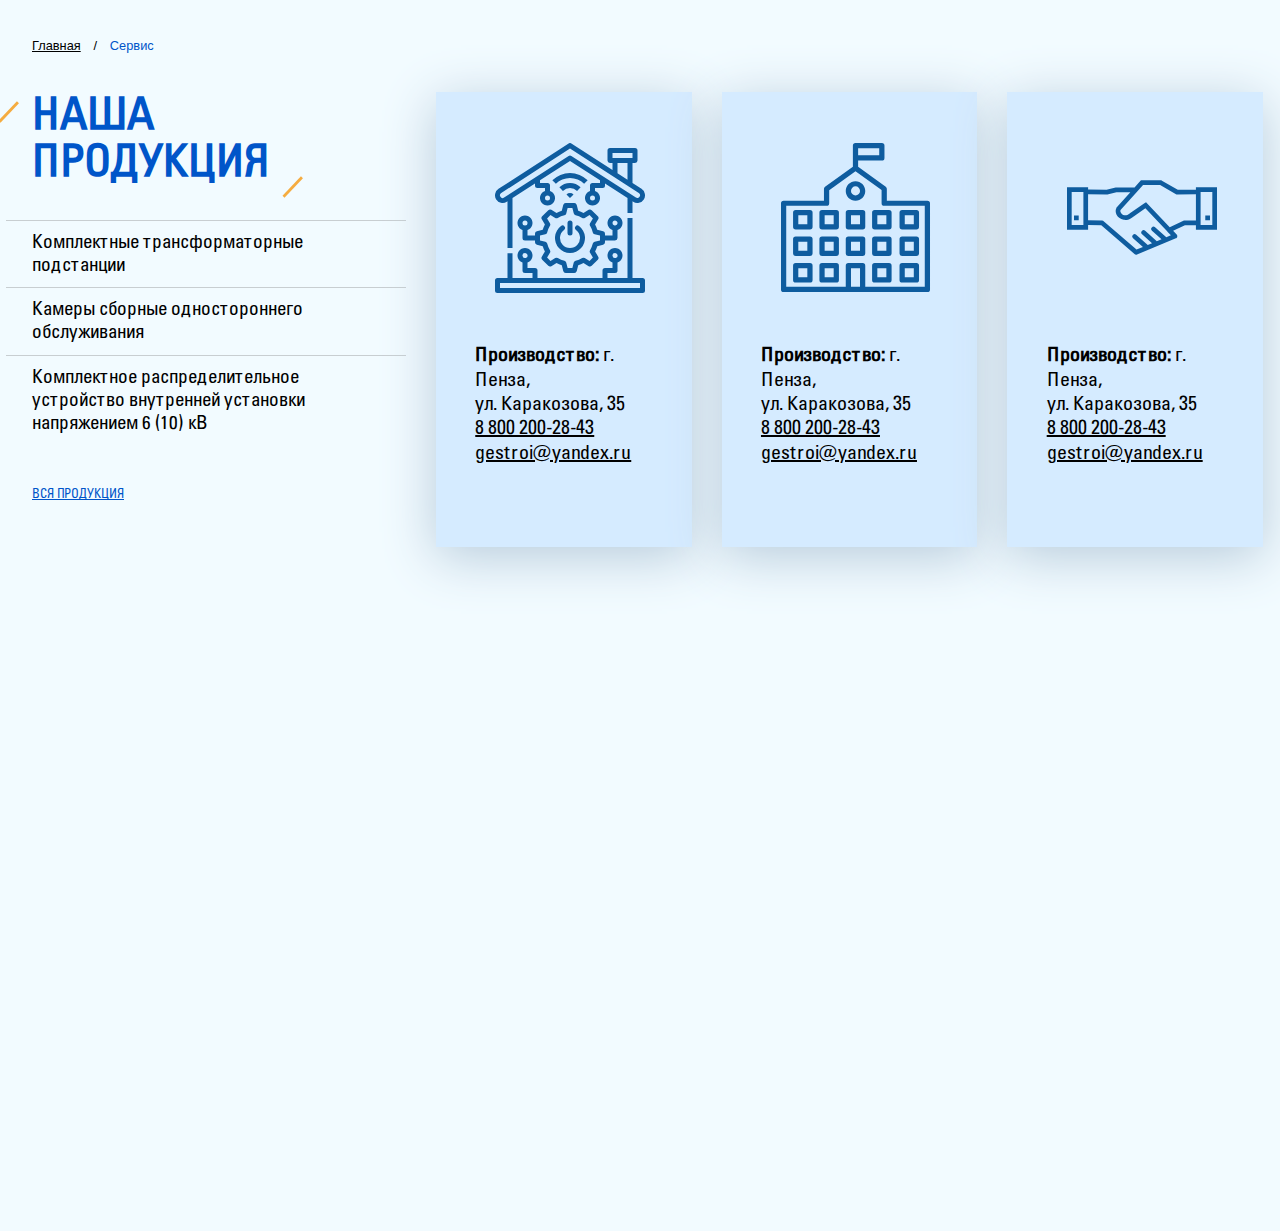
==== contacts.html @ 0852c6bd "contacts page deploy" ====
<!DOCTYPE html>
<html lang="ru">
  <head>
    <meta charset="utf-8">
    <title>Contacts</title>
    <meta name="description" content="">
    <link rel="icon" href="img/favicon.png">
    <meta name="viewport" content="width=device-width">
    <link rel="stylesheet" href="js/libs/magnific-popup/dist/magnific-popup.css">
    <link rel="stylesheet" href="css/styles.css">
    <link rel="stylesheet" href="css/breadcrumbs-sect.css">
    <link rel="stylesheet" href="css/main.css">
    <script src="https://api-maps.yandex.ru/2.1/?lang=ru_RU" type="text/javascript"></script>
  </head>
  <body>
    <section class="breadcrumbs_sect">
      <div class="wrapper">
      <ul class="row1">
        <li class="breadcrumb-item"><a href="http://neptun.denir.ru/">Главная</a></li>
        <li class="breadcrumb-item active">Сервис</li></ul>   
      </div>
    </section>
    <section class="contacts np-section">
      <div class="wrapper">
        <div class="contacts__inner">
          <div class="contacts-left">
            <h2 class="np-section__title">НАША <br>ПРОДУКЦИЯ</h2>
            <ul class="sub_row2 contacts-list">
              <li class="item"><a href="http://neptun.denir.ru/catalog/komplektnyie-transformatornyie-podstanczii-kioskovogo-tipa/">Комплектные трансформаторные подстанции</a></li>
              <li class="item"><a href="http://neptun.denir.ru/catalog/kso/">Камеры сборные одностороннего обслуживания</a></li>
              <li class="item"><a href="http://neptun.denir.ru/catalog/komplektnoe-raspredelitelnoe-ustrojstvo-vnutrennej-ustanovki-napryazheniem-6-(10)-kv/">Комплектное распределительное устройство внутренней установки напряжением 6 (10) кВ</a></li>
            </ul>
            <a href="http://neptun.denir.ru/catalog/" class="all-prods-link">Вся продукция</a>
          </div>

          <div class="contacts__items">
            <div class="contact">
              <div class="contact__icon">
                <img src="img/contacts-page/1.svg" alt="alt">
              </div>
              <div class="contact__text">
                  <p>
                    <span>Производство:</span> г. Пенза,  
                  </p>
                  <p>ул. Каракозова, 35</p>
                  <p><a href="tel:88002002843">8 800 200-28-43</a></p>
                  <p><a href="mailto:gestroi@yandex.ru">gestroi@yandex.ru</a></p>
              </div>
            </div>
            <div class="contact">
              <div class="contact__icon">
                <img src="img/contacts-page/2.svg" alt="alt">
              </div>
              <div class="contact__text">
                  <p>
                    <span>Производство:</span> г. Пенза,  
                  </p>
                  <p>ул. Каракозова, 35</p>
                  <p><a href="tel:88002002843">8 800 200-28-43</a></p>
                  <p><a href="mailto:gestroi@yandex.ru">gestroi@yandex.ru</a></p>
              </div>
            </div>
            <div class="contact">
              <div class="contact__icon">
                <img src="img/contacts-page/3.svg" alt="alt">
              </div>
              <div class="contact__text">
                  <p>
                    <span>Производство:</span> г. Пенза,  
                  </p>
                  <p>ул. Каракозова, 35</p>
                  <p><a href="tel:88002002843">8 800 200-28-43</a></p>
                  <p><a href="mailto:gestroi@yandex.ru">gestroi@yandex.ru</a></p>
              </div>
            </div>
          </div>
        </div>
      </div>
    </section>

    <div class="map">
      <div class="wrapper">
        <div id="contacts-map" class="contacts-map"></div>
      </div>
    </div>
    <script src="js/contacts-page/map.js">
      
    </script>
  </body>
</html>
---- css/styles.css ----
html, body {
    margin: 0;
    padding: 0;
    font-size: 16px;
    font-family: 'Univers LT CYR', sans-serif;
    line-height: 1.2;
    font-stretch: ultra-condensed;
    overflow-x: hidden;
    background-color: #f2fbff;
    color: #000000;
}
body {
    transition: 0.3s;
    transition-property: opacity;
}
body.loaded {
    opacity: 1;
}
.d-none {
    display: none !important;
}
.main {
    display: block;
    overflow: hidden;
    padding: 9.375em 0 0;
}
.inner_page .main {
    padding: 8.375em 0 0;
}
.wrapper {
    margin: 0 auto;
    width: 95%;
    display: block;
    max-width: 98.125em;
}
@media(max-width: 1869px) {
    html, body {
        font-size: 0.85vw;
    }
}
@media(max-width: 1499px) {
    html, body {
        font-size: 1vw;
    }
}
@media(max-width: 1199px) {
    html, body {
        font-size: 2vw;
    }
    .main {
        padding: 8.245em 0 0;
    }
    .inner_page .main {
        padding: 7em 0 0;
    }
}
@media(max-width: 767px) {
    html, body {
        font-size: 16px;
    }
    .main,
    .inner_page .main {
        padding: 5.6875em 0 0;
    }
}

/**/
.blue_butt {
    background: linear-gradient(180deg, #0FD4FF 0%, #00A7E4 100%), #00BEF3;
    box-shadow: 0 0.25em 0.5em rgba(0, 0, 0, 0.25), 0 0.125em 0 #0094BE, 0.5em 0.625em 1.25em rgba(0, 0, 0, 0.25);
    border-radius: 0.25em;
    height: 3.125em;
    display: inline-flex;
    text-transform: uppercase;
    align-items: center;
    justify-content: space-between;
    font-size: inherit;
    border: none;
    color: #ffffff;
    padding: 0 1.3em;
    transition: 0.3s;
    max-width: 100%;
    box-sizing: border-box;
    text-decoration: none;
    cursor: pointer;
}
.blue_butt .icon {
    margin: 0 0 0 1.3em;
    max-width: 1.5em;
    max-height: 1.5em;
}
.blue_butt:hover {
    background: linear-gradient(180deg, #00A7E4 0%, #0FD4FF 100%), #00BEF3;
    box-shadow: none;
}
.blue_butt:active {
    box-shadow: inset 0 0.125em 0.25em rgba(0, 0, 0, 0.55);
    border-radius: 0.25em;
}
/**/
.text_input_wrap {
    display: block;
    position: relative;
    background-color: #ffffff;
    border-radius: 0;
    z-index: 1;
}
.text_input_wrap .text_input {
    height: 2.8em;
    box-sizing: border-box;
    border-radius: inherit;
    background-color: transparent;
    width: 100%;
    display: block;
    padding: 0 1.5em;
    font-size: inherit;
    font-family: inherit;
    color: inherit;
    line-height: 1.2;
    outline: none;
    border: none;
    box-shadow: inset 0 1px 2px rgba(0, 0, 0, 0.25);
}
.text_input_wrap textarea.text_input {
    resize: none;
    padding: 0.8em 1.5em;
    height: 6.6em;
}
.text_input_wrap .text_input.not_empty:invalid {
    outline: 1px solid red;
}
.text_input_wrap .text_input_placeholder {
    position: absolute;
    left: 0;
    width: 100%;
    box-sizing: border-box;
    color: rgba(104, 135, 158, 0.5);
    transition: 0.3s;
    top: 1.4em;
    transform: translate(0, -50%);
    padding: 0 1.5em;
    opacity: 1;
    z-index: -1;
}
.text_input_wrap .text_input[required] + .text_input_placeholder:after {
    content: ' *';
    color: #E21119;
}
.text_input_wrap .text_input:focus + .text_input_placeholder,
.text_input_wrap .text_input.not_empty + .text_input_placeholder {
    opacity: 0;
}
/**/
.ui-autocomplete.ui-widget.ui-widget-content {
    border-radius: 0 0 0.25em 0.25em;
    padding: 0;
    font-family: inherit;
    font-size: inherit;
    border: 1px solid #0055C9;
}
.ui-autocomplete.ui-menu .ui-menu-item-wrapper {
    padding: 0.5em 1em;
    box-sizing: border-box;
}
/**/
.orange_butt {
    display: inline-flex;
    align-items: center;
    text-align: center;
    justify-content: center;
    font-size: inherit;
    height: 4.6875em;
    border: none;
    background: linear-gradient(180deg, #F8D07D -12.04%, #F5AC40 82.67%), #F5AC40;
    box-shadow: 0 0.25em 0.5em rgba(0, 0, 0, 0.25), 0 0.25em 0 #A67833, 0.4375em 0.625em 1.25em rgba(0, 0, 0, 0.25);
    border-radius: 0.25em;
    font-family: inherit;
    color: #000000;
    padding: 0 1em;
    box-sizing: border-box;
    max-width: 100%;
    text-transform: uppercase;
    transition: 0.3s;
    outline: none;
    text-decoration: none;
    cursor: pointer;
}
.orange_butt:hover {
    background: linear-gradient(180deg, #F5AC40 0.09%, #F8D07D 82.67%), #F5AC40;
    box-shadow: none;
}
.orange_butt:active {
    box-shadow: inset 0 0.25em 0.25em rgba(0, 0, 0, 0.25);
}
/**/
.slick-slider {
    position: relative;
}
.slick-slider .slick-arrow {
    width: 4.5em;
    height: 4.5em;
    position: absolute;
    display: block;
    box-sizing: border-box;
    background-color: transparent;
    margin: 0;
    top: 50%;
    transform: translate(0, -50%);
    border: 0.5em solid #00BEF3;
    border-radius: 50%;
    overflow: hidden;
    color: transparent;
    outline: none;
    transition: 0.3s;
    cursor: pointer;
    opacity: 0.3;
    z-index: 1;
    font-size: inherit;
}
.slick-slider .slick-arrow:hover {
    border-color: #F5AC40;
    opacity: 1;
}
.slick-slider .slick-arrow:active {
    transform: translate(0, -50%) scale(0.95);
}
.slick-slider .slick-arrow:before {
    content: '';
    display: block;
    position: absolute;
    top: 50%;
    left: 50%;
    width: 1.5em;
    height: 1.5em;
    border-bottom: 0.5em solid #00BEF3;
    border-right: 0.5em solid #00BEF3;
    box-sizing: border-box;
    transition: 0.3s;
}
.slick-slider .slick-arrow:hover:before {
    border-color: #F5AC40;
}
.slick-slider .slick-prev {
    left: -6.5em;
}
.slick-slider .slick-prev:before {
    transform: translate(-40%, -50%) rotate(135deg);
}
.slick-slider .slick-next {
    right: -6.5em;
}
.slick-slider .slick-next:before {
    transform: translate(-60%, -50%) rotate(-45deg);
}

.slick-slider .slick-list {
    margin: -5em calc(50% - 50vw);
    padding: 5em calc(50vw - 50%);
}
.slick-slider .slick-track {
    display: flex;
    align-items: center;
}
.slick-slider .slick-slide {
    opacity: 0;
    visibility: hidden;
    transition: 0.3s;
}
.slick-slider .slick-slide.slick-active {
    opacity: 1;
    visibility: visible;
}
/**/
.slick-slider .slick-dots {
    margin: 0.75em -0.25em -0.25em;
    display: flex;
    flex-wrap: wrap;
    justify-content: center;
    padding: 0;
    list-style-type: none;
}
.slick-slider .slick-dots li {
    margin: 0.25em;
}
.slick-slider .slick-dots li button {
    overflow: hidden;
    font-size: inherit;
    color: transparent;
    padding: 0;
    margin: 0;
    width: 0.75em;
    height: 0.75em;
    border: none;
    border-radius: 50%;
    background-color: #00BEF3;
    outline: none;
    opacity: 0.25;
    transition: 0.3s;
}
.slick-slider .slick-dots li:hover button {
    opacity: 1;
}
.slick-slider .slick-dots li.slick-active button {
    background-color: #F5AC40;
    opacity: 1;
}
/**/
.product_card {
    background-color: #FFFFFF;
    box-sizing: border-box;
    transition: 0.3s;
    border: none;
    display: flex;
    flex-direction: column;
    justify-content: space-between;
    color: #000000;
    padding: 1em;
    text-decoration: none;
    outline: none;
    position: relative;
    z-index: 2;
}
.product_card:hover {
    box-shadow: 0 0.625em 3.125em #1B68A3;
}
.product_card:before {
    border: 0.25em solid #F5AC40;
    content: '';
    display: block;
    box-sizing: border-box;
    position: absolute;
    top: 0;
    left: 0;
    width: 100%;
    height: 100%;
    z-index: -1;
    opacity: 0;
    transition: 0.3s;
}
.product_card:hover:before {
    opacity: 1;
}
.product_card ._line0 {
    position: absolute;
    top: 0.75em;
    left: 0;
    z-index: 1;
    min-width: 9em;
    max-width: 100%;
    transform: translate(-3%, 0);
}
.product_card ._line0 .flag {
    display: block;
    position: relative;
    background-position: left center;
    background-size: contain;
    background-repeat: no-repeat;
}
.product_card ._line0 .flag.blue {
    color: #ffffff;
}
.product_card ._line0 .flag:before {
    content: '';
    display: block;
    padding: 22% 0;
}
.product_card ._line0 .flag .flag_text {
    display: block;
    position: absolute;
    top: 45%;
    left: 0;
    transform: translate(0, -50%);
    text-transform: uppercase;
    width: 100%;
    padding: 0 15% 0 10%;
    box-sizing: border-box;
    line-height: 1;
}
.product_card ._line1 {
    position: relative;
    box-sizing: border-box;
    margin: 0 0 1.125em;
    width: 100%;
    display: block;
    color: inherit;
    text-decoration: inherit;
    outline: none;
}
.product_card ._line1:before {
    content: '';
    display: block;
    padding: 42% 0;
}
.product_card ._line1 .image {
    display: block;
    max-width: 100%;
    max-height: 100%;
    top: 50%;
    left: 50%;
    position: absolute;
    transform: translate(-50%, -50%);
}
.product_card ._line2 ._sub_line1 {
    font-size: 1.5em;
    margin: 0;
    font-weight: 400;
    transition: 0.3s;
    display: block;
    color: inherit;
    text-decoration: inherit;
    outline: none;
    box-sizing: border-box;
}
.product_card ._line2 ._sub_line1:hover {
    color: #0055C9;
}
.product_card ._line2 ._sub_line2 {
    padding: 1em 0;
    font-size: 0.875em;
    color: #666666;
    border-bottom: 1px solid rgba(0, 0, 0, 0.2);
}
.product_card ._line2 ._sub_line2 b {
    color: #000000;
    margin: 0 0 0 1em;
}
.product_card ._line2 ._sub_line3 {
    padding: 1em 0;
    box-sizing: border-box;
}
.product_card ._line2 ._sub_line3 ._line {
    padding: 0.25em 0;
    display: flex;
    justify-content: space-between;
    align-items: center;
}
.product_card ._line2 ._sub_line3 ._line ._name {
    width: 50%;
}
.product_card ._line2 ._sub_line3 ._line ._value {
    width: 50%;
}
.product_card ._line2 ._sub_line3 ._line ._value del {
    font-size: 0.875em;
    color: #666666;
    opacity: 0.5;
}
.product_card ._line2 ._sub_line3 ._line ._value b {
    font-size: 1.5em;
    font-weight: inherit;
}
.product_card ._line2 ._sub_line4 {
    display: flex;
    align-items: center;
    justify-content: space-between;
}
.product_card ._line2 ._sub_line4 .orange_butt {
    margin: 0 auto;
    flex-grow: 1;
    height: 3.125em;
}
.product_card ._line2 ._sub_line4 .get_stock_status {
    margin: 0;
    width: 100%;
}
/**/
.num_input_wrap {
    position: relative;
    width: 6em;
    padding: 0 2.5em 0 0;
    display: inline-block;
    vertical-align: middle;
    box-sizing: border-box;
}
.num_input_wrap .num_input {
    display: block;
    background-color: #ffffff;
    font-size: 1.5em;
    border: 1px solid #D5EBFF;
    box-sizing: border-box;
    box-shadow: inset 0 0.15em 0.15em rgba(0, 0, 0, 0.25);
    width: 100%;
    margin: 0;
    padding: 0;
    outline: none;
    text-align: center;
    height: 2.25em;
    font-family: inherit;
}
.num_input_wrap .num_input::-webkit-outer-spin-button,
.num_input_wrap .num_input::-webkit-inner-spin-button {
    /* display: none; <- Crashes Chrome on hover */
    -webkit-appearance: none;
    margin: 0; /* <-- Apparently some margin are still there even though it's hidden */
}
.num_input_wrap .num_input {
    -moz-appearance:textfield;
}
.num_input_wrap .num_input_butt {
    position: absolute;
    right: 0;
    width: 2.5em;
    font-size: inherit;
    background: #FFFFFF;
    border: 1px solid #D5EBFF;
    box-sizing: border-box;
    margin: 0;
    padding: 0;
    height: 50%;
    cursor: pointer;
    outline: none;
    transition: 0.3s;
}
.num_input_wrap .p_butt {
    top: 0;
}
.num_input_wrap .m_butt {
    bottom: 0;
}
.num_input_wrap .num_input_butt:before {
    content: '';
    display: block;
    position: absolute;
    top: 50%;
    left: 50%;
    width: 0.5em;
    height: 0.5em;
    border-bottom: 0.125em solid #000000;
    border-right: 0.125em solid #000000;
    box-sizing: border-box;
    transition: 0.3s;
}
.num_input_wrap .p_butt:before {
    transform: translate(-50%, -25%) rotate(-135deg);
}
.num_input_wrap .m_butt:before {
    transform: translate(-50%, -75%) rotate(45deg);
}
.num_input_wrap .num_input_butt:hover:before {
    border-color: #0055C9;
}
.num_input_wrap .p_butt:active {
    background: linear-gradient(to top, #ffffff/*, #ffffff 25%*/, #D5EBFF);
}
.num_input_wrap .m_butt:active {
    background: linear-gradient(to bottom, #ffffff/*, #ffffff 25%*/, #D5EBFF);
}
/**/
.video_wrap {
    position: relative;
    width: 100%;
}
.video_wrap:before {
    content: '';
    display: block;
    padding: calc(50%/16*9) 0;
}
.video_wrap .video {
    display: block;
    position: absolute;
    top: 0;
    left: 0;
    width: 100%;
    height: 100%;
    background-position: center;
    background-size: cover;
    object-fit: cover;
    object-position: center;
}
/**/
/*ui-selectmenu*/
.select_wrap {
    display: inline-block;
    vertical-align: middle;
}
.select_wrap .ui-selectmenu-button:active {
    color: inherit;
    outline: none;
}
.select_wrap .ui-selectmenu-button.ui-button {
    display: flex;
    align-items: center;
    border-radius: 0;
    position: relative;
    background-color: #ffffff;
    border: 0.0625em solid #D5EBFF;
    padding: 0 1em 0 1.75em;
    font-size: inherit;
    font-family: inherit;
    flex-direction: row-reverse;
    height: 3.125em;
    box-sizing: border-box;
    width: 100%;
    box-shadow: inset 0 0.0625em 0.125em rgba(0, 0, 0, 0.25);
    outline: none !important;
}
.select_wrap .ui-selectmenu-button[data-value]:not([data-value=""]) {
    color: #F15F22;
    background-color: #ffffff;
}
.select_wrap .ui-selectmenu-button .ui-selectmenu-icon {
    display: block;
    width: 1em;
    height: 1em;
    margin: 0 0 0 0.5em;
    background: transparent;
    position: relative;
}
.select_wrap .ui-selectmenu-button:focus .ui-selectmenu-icon,
.select_wrap .ui-selectmenu-button:hover .ui-selectmenu-icon,
.select_wrap .ui-selectmenu-button:active .ui-selectmenu-icon {
    background: transparent;
}
.select_wrap .ui-selectmenu-button .ui-selectmenu-icon:before {
    content: '';
    display: block;
    width: 0.5em;
    height: 0.5em;
    box-sizing: border-box;
    position: absolute;
    border-right: 0.1em solid #000000;
    border-bottom: 0.1em solid #000000;
    top: 50%;
    left: 50%;
    transform: translate(-50%, -75%) rotate(45deg);
}
.select_wrap .ui-selectmenu-button.ui-selectmenu-button-open .ui-selectmenu-icon:before {
    transform: translate(-50%, -25%) rotate(45deg) scale(-1, -1);
}
.select_wrap .ui-selectmenu-button .ui-selectmenu-clear-value-button {
    width: 1em;
    height: 1em;
    margin: 0 0 0 0.5em;
    background-color: transparent;
    padding: 0;
    border: none;
    font-size: inherit;
    font-family: inherit;
    color: #F15F22;
    cursor: pointer;
    transition: 0.3s;
    outline: none;
    line-height: 1;
    display: flex;
    align-items: center;
    justify-content: center;
}
.select_wrap .ui-selectmenu-button .ui-selectmenu-clear-value-button:active {
    transform: scale(0.9);
}
.select_wrap .ui-selectmenu-button .ui-selectmenu-clear-value-button.ui-state-disabled {
    display: none;
}
.select_wrap .ui-selectmenu-button .ui-selectmenu-text {
    line-height: 1;
    margin: 0;
    font-size: 1.125em;
    flex-grow: 1;
}
/**/
.video_pict_link {
    display: block;
    margin: 0 auto;
}
.video_pict_link ._poster {
    display: block;
    max-width: 100%;
    margin: 0 auto;
}
/**/
/*.checkbox_wrap*/
.checkbox_wrap {
    position: relative;
    z-index: 1;
    width: 1.8125em;
    height: 1.8125em;
    display: inline-block;
    vertical-align: middle;
    background-color: #ffffff;
    box-shadow: inset 0 1px 2px rgba(0, 0, 0, 0.25);;
    color: #0055C9;
    cursor: pointer;
    transition: 0.3s;
}
.checkbox_wrap:hover {
    box-shadow: inset 0px 1px 2px rgba(0, 0, 0, 0.5);
}
.checkbox_wrap:active {
    transform: scale(0.9);
}
.checkbox_wrap .checkbox {
    box-sizing: border-box;
    position: absolute;
    top: 100%;
    left: 50%;
    width: 1px;
    height: 1px;
    border: none;
    padding: 0;
    margin: 0;
    opacity: 0;
    z-index: -1;
}
.checkbox_wrap .checkbox_subs {
    display: block;
    position: absolute;
    top: 50%;
    left: 50%;
    transform: translate(-50%, -50%) scale(2);
    opacity: 0;
    transition: 0.3s;
}
.checkbox_wrap.error .checkbox_subs {
    border: 1px solid #ff0000;
}
.checkbox_wrap .checkbox:checked + .checkbox_subs {
    opacity: 1;
    transform: translate(-50%, -50%) scale(1);
}
.checkbox_wrap .checkbox_subs:before {
    content: '✓';
}



/**/
.select_wrap.s2 .select2-container {
    display: flex;
    align-items: center;
    border-radius: 0;
    position: relative;
    background-color: #ffffff;
    border: 0.0625em solid #D5EBFF;
    padding: 0 1em 0 1.75em;
    font-size: inherit;
    font-family: inherit;
    height: 3.125em;
    box-sizing: border-box;
    width: 100%;
    box-shadow: inset 0 0.0625em 0.125em rgba(0, 0, 0, 0.25);
    outline: none !important;
}
.select_wrap .select {
    width: 100%;
}



.select_wrap.s2 .select2-container .dropdown-wrapper {
    display: block;
    width: 1em;
    height: 1em;
    margin: 0 0 0 0.5em;
    background: transparent;
    position: relative;
    
}
.select_wrap.s2 .select2-container:focus .dropdown-wrapper,
.select_wrap.s2 .select2-container:hover .dropdown-wrapper,
.select_wrap.s2 .select2-container:active .dropdown-wrapper {
    background: transparent;
}
.select_wrap.s2 .select2-container .dropdown-wrapper:before {
    content: '';
    display: block;
    width: 0.5em;
    height: 0.5em;
    box-sizing: border-box;
    position: absolute;
    border-right: 0.1em solid #000000;
    border-bottom: 0.1em solid #000000;
    top: 50%;
    left: 50%;
    transform: translate(-50%, -75%) rotate(45deg);
}
.select_wrap.s2 .select2-container.select2-container--open .dropdown-wrapper:before {
    transform: translate(-50%, -25%) rotate(45deg) scale(-1, -1);
}
.select_wrap.s2 .select2-container .selection {
    line-height: 1;
    margin: 0;
    font-size: 1.125em;
    flex-grow: 1;
    border: none;
    max-height: 100%;
    display: flex;
}
.select_wrap.s2 .select2-container--default .select2-selection--multiple {
    background-color: transparent;
    border: none;
    padding: 0;
    margin: 0;
    display: flex;
    align-items: center;
    max-height: 100%;
    width: 100%;
}
.select_wrap.s2 .select2-container--default .select2-selection--multiple .select2-selection__rendered {
    padding: 0;
    margin: 0;
    font-size: inherit;
    max-height: 100%;
    overflow-y: auto;
}
/*.select_wrap.s2 .select2-container--default .select2-selection--multiple .select2-selection__rendered li {
    margin: 0.125em 0;
}*/
.select_wrap.s2 .select2-container--default .select2-selection--multiple .select2-selection__choice {
    max-width: 100%;
    white-space: nowrap;
    text-overflow: ellipsis;
    line-height: 1.5;
    border: none;
    color: #ffffff;
    background: linear-gradient(180deg, #0FD4FF 0%, #00A7E4 100%), #00BEF3;
    overflow: hidden;
    margin: 0.125em 0.25em 0.125em 0;
}
.select_wrap.s2 .select2-container--default .select2-selection--multiple .select2-selection__choice__remove {
    color: #ffffff;
    margin: 0 0.5em 0 0;
}
.select_wrap.s2 .select2-container--default .select2-selection--multiple .select2-selection__choice__remove:hover {
    color: red;
}
.select_wrap.s2 .select2-container--default .select2-search--inline .select2-search__field {
    font-family: inherit;
    font-size: inherit;
    margin: 0.125em 0;
    line-height: 1.5;
}
/**/

 .select_wrap.select_wrap_msoptions {
   
    width: 200px;
}

select_wrap.select_wrap_msoptions .label {
    font-size: 1.125em;
    font-weight: 700;
    margin: 0 1.5em 0 0;
}
 

 
.select_wrap_msoptions .select2-container--default .select2-selection--single {
    border: none;
    outline: none;
}

.select_wrap_msoptions .select2-container--default .select2-selection--single .select2-selection__arrow {
    display: none;
}
.select2-container--default .select2-search--dropdown .select2-search__field {
    outline: none;
}

/**/

html .select2-dropdown {
    border: 1px solid #D5EBFF;
    box-sizing: border-box;
    box-shadow: inset 0px 1px 2px rgba(0, 0, 0, 0.25);
}
html .select2-dropdown .select2-results__option {
    padding: 0.5em 0.88em 0.5em 1.55em;
    font-size: 1.125em;
    text-overflow: ellipsis;
    overflow: hidden;
    white-space: nowrap;
}
html .select2-dropdown .select2-results__option:before {
    content: '';
    display: inline-block;
    vertical-align: middle;
    margin: 0 0.3em 0 0;
    width: 1em;
    height: 1em;
    background-size: contain;
    background-position: center;
    background-repeat: no-repeat;
    background-image: url(/assets/tpl/img/icons/select/check-000000.svg);
    opacity: 0.5;
}
html .select2-dropdown .select2-results__option.select2-results__message:before {
    display: none;
}
html .select2-container--default .select2-results__option[aria-selected=true] {
    background-color: transparent;
}
html .select2-container--default .select2-results__option[aria-selected=true]:before,
html .select2-container--default .select2-results__option--highlighted[aria-selected]:before {
    background-image: url(/assets/tpl/img/icons/select/check-0055c9.svg);
    opacity: 1;
}
html .select2-container--default .select2-results__option--highlighted[aria-selected] {
    background-color: transparent;
    color: #0055c9;
}
/**/
.circle_butt {
    font-size: inherit;
    color: #00A7E4;
    width: 1.25em;
    height: 1.25em;
    box-sizing: border-box;
    border: 0.1em solid #00A7E4;
    cursor: pointer;
    background-color: transparent;
    border-radius: 50%;
    padding: 0;
    margin: 0;
    vertical-align: middle;
    display: inline-flex;
    align-items: center;
    justify-content: center;
    position: relative;
    outline: none !important;
    transition: 0.3s;
}
.circle_butt:hover,
.circle_butt.active {
    border-color: #F5AC40;
    color: #F5AC40;
}
.circle_butt.active:hover {
    border-color: #00A7E4;
    color: #00A7E4;
}
.circle_butt:active {
    transform: scale(0.95);
}
.circle_butt.sub_butt:before,
.circle_butt.add_butt:before,
.circle_butt.add_butt:after {
    width: 0.5em;
    height: 0.1em;
    box-sizing: border-box;
    content: '';
    display: block;
    background-color: #00A7E4;
    position: absolute;
    top: 50%;
    left: 50%;
    transform: translate(-50%, -50%);
    transition: 0.3s;
    transition-property: background-color;
}
.circle_butt.add_butt:after {
    width: 0.1em;
    height: 0.5em;
}
.circle_butt.sub_butt:hover:before,
.circle_butt.sub_butt.active:before,
.circle_butt.add_butt:hover:before,
.circle_butt.add_butt.active:before,
.circle_butt.add_butt:hover:after,
.circle_butt.add_butt.active:after {
    background-color: #F5AC40;
}
.circle_butt.sub_butt.active:hover:before,
.circle_butt.add_butt.active:hover:before,
.circle_butt.add_butt.active:hover:after {
    background-color: #00A7E4;
}
/**/
.radio_wrap {
    position: relative;
    z-index: 1;
    width: 1.8125em;
    height: 1.8125em;
    display: inline-block;
    vertical-align: middle;
    background-color: #ffffff;
    box-shadow: inset 0 1px 2px rgba(0, 0, 0, 0.25);;
    color: #0055C9;
    cursor: pointer;
    transition: 0.3s;
    border-radius: 50%;
    box-sizing: border-box;
    border: 1px solid #0055C9;
}
.radio_wrap:hover {
    box-shadow: inset 0px 1px 2px rgba(0, 0, 0, 0.5);
}
.radio_wrap:active {
    transform: scale(0.9);
}
.radio_wrap .radio {
    box-sizing: border-box;
    position: absolute;
    top: 100%;
    left: 50%;
    width: 1px;
    height: 1px;
    border: none;
    padding: 0;
    margin: 0;
    opacity: 0;
    z-index: -1;
}
.radio_wrap .radio_subs {
    display: block;
    position: absolute;
    top: 50%;
    left: 50%;
    transform: translate(-50%, -50%) scale(2);
    opacity: 0;
    transition: 0.3s;
    width: 50%;
    height: 50%;
    border-radius: 50%;
    background-color: #C4C4C4;
}
.radio_wrap.error .radio_subs {
    border-color: #ff0000;
}
.radio_wrap .radio:checked + .radio_subs {
    opacity: 1;
    transform: translate(-50%, -50%) scale(1);
}
.radio_wrap .radio_subs:before {
    content: '';
}
.product_question {
    position: relative;
    padding-top: 15px;
    padding-bottom: 15px;
    width: 100%;
}
.product_question_link {
    display: block;
    text-decoration: none;
    color: #0055C9;
}
.product_question_block {
    display: none;
    background: #fff;
    position: absolute;
    top: calc(100% + 7px);
    left: 0;
    z-index: 99;
    width: 240px;
    border: 1px solid #ccc;
    border-radius: 2px;
}
.product_question_block a {
    display: block;
    padding: 12px 30px;
    border-bottom: 1px solid #ccc;
    text-decoration: none;
    color: #282828;
}
.product_question_block span {
    padding: 7px 10px;
    position: absolute;
    top: 0;
    right: 0;
    cursor: pointer;
}
.product_question_block a:last-child {
    border-bottom: none;
}
.icon-pdf {
    padding-bottom: 20px;
}
.icon-pdf img, .icon-pdf a {
    vertical-align: middle;
}
.icon-pdf img {
    margin-right: 7px;
}
.icon-pdf a {
    color: #0055C9;
}
.icon-pdf a:hover {
    color: #00BEF3;
    text-decoration: none;
}
.footer--menu {
    display: -webkit-box;
    display: -ms-flexbox;
    display: flex;
}
.footer--menu > li {
    width: 20%;
}
.header .row2 .catalog_list_wrap .catalog_list_nav .menu .item a:hover {
    color: #0055C9;
 }
 
 .hide_mobile {
     display: none;
 } 
@media(max-width: 1199px) {
    .footer--menu {
        display: block;
    }
    .footer--menu > li {
        width: auto;
    }
}
 .show_mobile {
     display: none!important;
 } 
 
  .show_desctop {
     display: flex!important;
 } 
 .info_tabs_sect .row1 .ui-tabs-panel table {
    width: 100%;
}

@media(max-width: 768px) {
    
    
 .select2-container--default .select2-search--dropdown .select2-search__field {
    display: none;
}


    
    .info_tabs_sect .row1 .ui-tabs-panel td {
    word-break: break-word;
}

  .show_mobile {
     display: flex!important;
 } 
 
  .show_desctop {
     display: none!important;
 } 



.info_tabs_sect .row1 .ui-tabs-panel {
    font-size: 14px;
}

.info_tabs_sect .row1 .ui-tabs-panel td {
    padding-right: 10px;
}

.info_tabs_sect .row1 .ui-tabs-panel td:last-child {
    text-align: end;
}
img {
    max-width: 100%;
}
}
---- css/breadcrumbs-sect.css ----
.breadcrumbs_sect {
    padding: 3em 0;
    position: relative;
    z-index: 1;
}
.breadcrumbs_sect .row1 {
    display: flex;
    flex-wrap: wrap;
    list-style-type: none;
    margin: -0.25em -0.5em;
    padding: 0;
}
.breadcrumbs_sect .row1 li {
    margin: 0.25em 0.5em;
}
.breadcrumbs_sect .row1 li a {
    position: relative;
    display: block;
    color: inherit;
    text-decoration: underline;
    transition: 0.3s;
}
.breadcrumbs_sect .row1 li a:after {
    content: '/';
    margin: 0 0 0 1em;
    text-decoration: none;
    display: inline-block;
}
.breadcrumbs_sect .row1 li a:hover {
    color: #0055C9;
}
.breadcrumbs_sect .row1 li.active {
    color: #0055C9;
}
@media(max-width: 1199px) {
    .breadcrumbs_sect {
        padding: 2em 0;
    }
}
@media(max-width: 767px) {
    .breadcrumbs_sect {
        padding: 1.5em 0;
        font-size: 0.875em;
    }
}
---- css/main.css ----
@charset "UTF-8";
@import url("https://fonts.googleapis.com/css2?family=Poppins:wght@700&display=swap");
@font-face {
  font-family: "UniversLTCYR-57Condensed";
  font-style: normal;
  font-weight: normal;
  src: url("../fonts/univers57condensed/UniversLTCYR-57Condensed.eot?#iefix") format("embedded-opentype"), url("../fonts/univers57condensed/UniversLTCYR-57Condensed.woff") format("woff"), url("../fonts/univers57condensed/UniversLTCYR-57Condensed.ttf") format("truetype");
}

@font-face {
  font-family: "UniversLTCYR-67BoldCond";
  font-style: normal;
  font-weight: normal;
  src: url("../fonts/univers67bold-condensed/UniversLTCYR-67BoldCond.eot?#iefix") format("embedded-opentype"), url("../fonts/univers67bold-condensed/UniversLTCYR-67BoldCond.woff") format("woff"), url("../fonts/univers67bold-condensed/UniversLTCYR-67BoldCond.ttf") format("truetype");
}

/*------------slick-----------------*/
/* Slider */
.slick-slider {
  position: relative;
  display: block;
  -webkit-box-sizing: border-box;
  box-sizing: border-box;
  -webkit-user-select: none;
  -moz-user-select: none;
  -ms-user-select: none;
  user-select: none;
  -webkit-touch-callout: none;
  -khtml-user-select: none;
  -ms-touch-action: pan-y;
  touch-action: pan-y;
  -webkit-tap-highlight-color: transparent;
}

.slick-list {
  position: relative;
  display: block;
  overflow: hidden;
  margin: 0;
  padding: 0;
}

.slick-list:focus {
  outline: none;
}

.slick-list.dragging {
  cursor: pointer;
  cursor: hand;
}

.slick-slider .slick-track,
.slick-slider .slick-list {
  -webkit-transform: translate3d(0, 0, 0);
  -ms-transform: translate3d(0, 0, 0);
  transform: translate3d(0, 0, 0);
}

.slick-track {
  position: relative;
  top: 0;
  left: 0;
  display: block;
  margin-left: auto;
  margin-right: auto;
}

.slick-track:before,
.slick-track:after {
  display: table;
  content: '';
}

.slick-track:after {
  clear: both;
}

.slick-loading .slick-track {
  visibility: hidden;
}

.slick-slide {
  display: none;
  float: left;
  height: 100%;
  min-height: 1px;
}

[dir='rtl'] .slick-slide {
  float: right;
}

.slick-slide img {
  display: block;
}

.slick-slide.slick-loading img {
  display: none;
}

.slick-slide.dragging img {
  pointer-events: none;
}

.slick-initialized .slick-slide {
  display: block;
}

.slick-loading .slick-slide {
  visibility: hidden;
}

.slick-vertical .slick-slide {
  display: block;
  height: auto;
  border: 1px solid transparent;
}

.slick-arrow.slick-hidden {
  display: none;
}

/* Slider */
.slick-loading .slick-list {
  background: #fff url("./ajax-loader.gif") center center no-repeat;
}

/* Icons */
@font-face {
  font-family: 'slick';
  font-weight: normal;
  font-style: normal;
  src: url("./fonts/slick.eot");
  src: url("./fonts/slick.eot?#iefix") format("embedded-opentype"), url("./fonts/slick.woff") format("woff"), url("./fonts/slick.ttf") format("truetype"), url("./fonts/slick.svg#slick") format("svg");
}

/* Arrows */
.slick-prev,
.slick-next {
  font-size: 0;
  line-height: 0;
  position: absolute;
  top: 50%;
  display: block;
  width: 20px;
  height: 20px;
  padding: 0;
  -webkit-transform: translate(0, -50%);
  -ms-transform: translate(0, -50%);
  transform: translate(0, -50%);
  cursor: pointer;
  color: transparent;
  border: none;
  outline: none;
  background: transparent;
}

.slick-prev:hover,
.slick-prev:focus,
.slick-next:hover,
.slick-next:focus {
  color: transparent;
  outline: none;
  background: transparent;
}

.slick-prev:hover:before,
.slick-prev:focus:before,
.slick-next:hover:before,
.slick-next:focus:before {
  opacity: 1;
}

.slick-prev.slick-disabled:before,
.slick-next.slick-disabled:before {
  opacity: .25;
}

.slick-prev:before,
.slick-next:before {
  font-family: 'slick';
  font-size: 20px;
  line-height: 1;
  opacity: .75;
  color: white;
  -webkit-font-smoothing: antialiased;
  -moz-osx-font-smoothing: grayscale;
}

.slick-prev {
  left: -25px;
}

[dir='rtl'] .slick-prev {
  right: -25px;
  left: auto;
}

.slick-prev:before {
  content: '←';
}

[dir='rtl'] .slick-prev:before {
  content: '→';
}

.slick-next {
  right: -25px;
}

[dir='rtl'] .slick-next {
  right: auto;
  left: -25px;
}

.slick-next:before {
  content: '→';
}

[dir='rtl'] .slick-next:before {
  content: '←';
}

/* Dots */
.slick-dotted.slick-slider {
  margin-bottom: 30px;
}

.slick-dots {
  position: absolute;
  bottom: -25px;
  display: block;
  width: 100%;
  padding: 0;
  margin: 0;
  list-style: none;
  text-align: center;
}

.slick-dots li {
  position: relative;
  display: inline-block;
  width: 20px;
  height: 20px;
  margin: 0 5px;
  padding: 0;
  cursor: pointer;
}

.slick-dots li button {
  font-size: 0;
  line-height: 0;
  display: block;
  width: 20px;
  height: 20px;
  padding: 5px;
  cursor: pointer;
  color: transparent;
  border: 0;
  outline: none;
  background: transparent;
}

.slick-dots li button:hover,
.slick-dots li button:focus {
  outline: none;
}

.slick-dots li button:hover:before,
.slick-dots li button:focus:before {
  opacity: 1;
}

.slick-dots li button:before {
  font-family: 'slick';
  font-size: 6px;
  line-height: 20px;
  position: absolute;
  top: 0;
  left: 0;
  width: 20px;
  height: 20px;
  content: '•';
  text-align: center;
  opacity: .25;
  color: black;
  -webkit-font-smoothing: antialiased;
  -moz-osx-font-smoothing: grayscale;
}

.slick-dots li.slick-active button:before {
  opacity: .75;
  color: black;
}

/*------------end slick-----------------*/
/*----------------about-page---------------*/
/*----------about-page-ui-------------------*/
.np-section {
  font-family: "UniversLTCYR-57Condensed", sans-serif;
  -webkit-box-sizing: border-box;
  box-sizing: border-box;
}

.np-section * {
  -webkit-box-sizing: border-box;
  box-sizing: border-box;
}

.np-wrapper {
  display: -webkit-box;
  display: -webkit-flex;
  display: -ms-flexbox;
  display: flex;
  -webkit-flex-wrap: wrap;
  -ms-flex-wrap: wrap;
  flex-wrap: wrap;
  margin-left: -15px;
  margin-right: -15px;
  max-width: 1570px;
  margin: 0 auto;
  padding-left: 0;
  padding-right: 0;
}

.np-button {
  min-width: 270px;
  height: 3.25em;
  font-size: 1em;
}

@media only screen and (max-width: 360px) {
  .np-button {
    width: 100%;
  }
}

.np-section__title {
  font-family: "UniversLTCYR-67BoldCond", sans-serif;
  font-size: 3.5em;
  font-weight: 700;
  text-transform: uppercase;
  margin: 0 auto 0.25em;
  display: inline-block;
  position: relative;
  color: #0055C9;
  line-height: 1.05;
}

.np-section__title:before {
  content: '';
  -webkit-transform: matrix(-0.71, 0.75, -0.67, -0.71, 0, 0);
  -ms-transform: matrix(-0.71, 0.75, -0.67, -0.71, 0, 0);
  transform: matrix(-0.71, 0.75, -0.67, -0.71, 0, 0);
  content: '';
  display: block;
  width: 0.57em;
  height: 0.075em;
  position: absolute;
  top: 0.4em;
  left: -0.8em;
  background-color: #F5AC40;
}

@media only screen and (max-width: 767px) {
  .np-section__title:before {
    display: none;
  }
}

.np-section__title:after {
  content: '';
  -webkit-transform: matrix(-0.71, 0.75, -0.67, -0.71, 0, 0);
  -ms-transform: matrix(-0.71, 0.75, -0.67, -0.71, 0, 0);
  transform: matrix(-0.71, 0.75, -0.67, -0.71, 0, 0);
  content: '';
  display: block;
  width: 0.57em;
  height: 0.075em;
  position: absolute;
  bottom: -0.05em;
  right: -0.8em;
  background-color: #F5AC40;
}

@media only screen and (max-width: 767px) {
  .np-section__title {
    font-size: 1.875em;
  }
}

.np-section__subtitle {
  font-size: 1.5em;
  line-height: 103.33333%;
}

@media only screen and (max-width: 767px) {
  .np-section__subtitle {
    font-size: 1.5em;
  }
}

._fit img {
  width: 100%;
  height: 100%;
  position: absolute;
  left: 0;
  top: 0;
  -o-object-fit: cover;
  object-fit: cover;
  -o-object-position: center center;
  object-position: center center;
}

.ibg {
  background-position: center;
  background-size: cover;
  background-repeat: no-repeat;
  position: relative;
}

.ibg img {
  width: 100%;
  height: 100%;
  position: absolute;
  top: 0;
  left: 0;
  opacity: 0;
}

/*----------END about-page-ui-------------------*/
/*----------about-------------------*/
.about {
  padding-bottom: 4.625em;
}

.about .np-wrapper {
  background-color: #fff;
}

@media only screen and (max-width: 767px) {
  .about {
    padding-bottom: 3em;
  }
}

@media only screen and (max-width: 480px) {
  .about {
    padding-bottom: 0;
  }
}

.about__inner {
  display: -webkit-box;
  display: -webkit-flex;
  display: -ms-flexbox;
  display: flex;
  -webkit-box-shadow: 0px 10px 50px #B7CBDB;
  box-shadow: 0px 10px 50px #B7CBDB;
}

@media only screen and (max-width: 1200px) {
  .about__inner {
    -webkit-box-orient: vertical;
    -webkit-box-direction: normal;
    -webkit-flex-direction: column;
    -ms-flex-direction: column;
    flex-direction: column;
  }
}

@media only screen and (max-width: 360px) {
  .about__inner {
    -webkit-box-shadow: none;
    box-shadow: none;
  }
}

.about-info {
  -webkit-box-flex: 0;
  -webkit-flex: 0 0 50%;
  -ms-flex: 0 0 50%;
  flex: 0 0 50%;
  position: relative;
  color: #fff;
  padding: 4.3125em 4.625em 6.8125em 6.25em;
  background-repeat: no-repeat;
  background-size: cover;
}

.about-info:before {
  content: '';
  width: 100%;
  height: 100%;
  position: absolute;
  left: 0;
  top: 0;
  background: -webkit-linear-gradient(207deg, #0055C9 14.43%, rgba(0, 190, 243, 0.6) 98.68%);
  background: linear-gradient(243deg, #0055C9 14.43%, rgba(0, 190, 243, 0.6) 98.68%);
  opacity: 0.9;
}

.about-info__text {
  position: relative;
  z-index: 2;
  margin-bottom: 3.1875em;
}

.about-info__text p {
  font-size: 1.875em;
  line-height: 122.8%;
  margin-top: 0;
  margin-bottom: 15px;
}

.about-info__text p:last-child {
  margin-bottom: 0;
}

@media only screen and (max-width: 767px) {
  .about-info__text p {
    font-size: 24px;
  }
}

@media only screen and (max-width: 480px) {
  .about-info__text p {
    font-size: 18px;
  }
}

@media only screen and (max-width: 480px) {
  .about-info__text {
    margin-bottom: 30px;
  }
}

.about-info .np-button {
  position: relative;
  z-index: 2;
}

@media only screen and (max-width: 1200px) {
  .about-info {
    padding: 2.4375em 2.125em 3.6875em 3.125em;
  }
}

@media only screen and (max-width: 480px) {
  .about-info {
    padding: 20px;
  }
}

.about-options {
  -webkit-box-flex: 0;
  -webkit-flex: 0 0 50%;
  -ms-flex: 0 0 50%;
  flex: 0 0 50%;
  display: -webkit-box;
  display: -webkit-flex;
  display: -ms-flexbox;
  display: flex;
  -webkit-flex-wrap: wrap;
  -ms-flex-wrap: wrap;
  flex-wrap: wrap;
  padding: 5.25em 3.75em 1.25em 5.8125em;
}

@media only screen and (max-width: 1200px) {
  .about-options {
    padding: 2.75em 1.875em 1.8125em 2.6875em;
  }
}

@media only screen and (max-width: 480px) {
  .about-options {
    padding: 20px;
  }
}

.about-option {
  -webkit-box-flex: 0;
  -webkit-flex: 0 0 50%;
  -ms-flex: 0 0 50%;
  flex: 0 0 50%;
  margin-bottom: 6.5625em;
}

.about-option p {
  margin: 0;
  font-size: 1em;
  line-height: 130.8%;
}

@media only screen and (max-width: 576px) {
  .about-option p br {
    display: none;
  }
}

@media only screen and (max-width: 480px) {
  .about-option p {
    font-size: 12px;
  }
}

.about-option:nth-child(2n) {
  padding-left: 3.375em;
}

@media only screen and (max-width: 576px) {
  .about-option:nth-child(2n) {
    padding-left: 15px;
  }
}

.about-option:last-child {
  margin-bottom: 0;
}

@media only screen and (max-width: 1200px) {
  .about-option {
    margin-bottom: 2.5em;
  }
}

@media only screen and (max-width: 767px) {
  .about-option {
    margin-bottom: 30px;
  }
}

@media only screen and (max-width: 576px) {
  .about-option {
    padding: 0 15px;
  }
}

.about-option__icon {
  width: 65px;
  height: 50px;
  position: relative;
  margin-bottom: 8px;
}

.about-option__icon img {
  position: absolute;
  bottom: 0;
  left: 0;
  max-height: 100%;
}

@media screen and (-ms-high-contrast: active), (-ms-high-contrast: none) {
  .about-info,
  .about-options,
  .about-option {
    max-width: 50%;
  }
}

/*----------END about-------------------*/
/*----------equipment-------------------*/
.equipment {
  padding-top: 2.125em;
  padding-bottom: 6.25em;
}

@media only screen and (max-width: 767px) {
  .equipment {
    padding-top: 3em;
    padding-bottom: 3em;
  }
}

@media only screen and (max-width: 360px) {
  .equipment {
    padding-top: 1em;
  }
}

.equipment__inner {
  margin-top: 3em;
}

.equipment__inner .slick-prev {
  left: 0;
}

.equipment__inner .slick-next {
  right: 0;
}

.equipment__inner .slick-dots {
  bottom: 25px;
}

.equipment__inner.slick-initialized .slick-slide {
  display: -webkit-box;
  display: -webkit-flex;
  display: -ms-flexbox;
  display: flex;
}

.equipment__inner .slick-slide {
  float: none;
}

@media only screen and (max-width: 1200px) {
  .equipment__inner .slick-slide {
    margin: 0 15px;
  }
}

@media only screen and (min-width: 1200px) {
  .equipment__inner .slick-slide {
    margin-bottom: 10px;
  }
}

@media only screen and (min-width: 1200px) {
  .equipment__inner .slick-list {
    margin: 0;
    padding: 0;
    overflow: visible;
  }
}

@media only screen and (min-width: 1200px) {
  .equipment__inner .slick-track {
    width: 100% !important;
    -webkit-transform: none !important;
    -ms-transform: none !important;
    transform: none !important;
    -webkit-box-pack: justify;
    -webkit-justify-content: space-between;
    -ms-flex-pack: justify;
    justify-content: space-between;
    -webkit-flex-wrap: wrap;
    -ms-flex-wrap: wrap;
    flex-wrap: wrap;
  }
  .equipment__inner .slick-track:before {
    display: none;
  }
  .equipment__inner .slick-track:after {
    display: none;
  }
}

@media only screen and (min-width: 1600px) {
  .equipment__inner .slick-track .slick-slide {
    margin-left: 15px;
    margin-right: 15px;
  }
}

@media only screen and (min-width: 1200px) {
  .equipment__inner .slick-track .slick-slide {
    width: 298px !important;
    visibility: visible;
    opacity: 1;
  }
}

@media only screen and (min-width: 1200px) {
  .equipment__inner .slick-track .slick-cloned {
    display: none;
  }
}

@media only screen and (min-width: 1600px) {
  .equipment__inner {
    margin-right: -0.9375em;
  }
}

.equipment__logo {
  width: 298px;
  height: 99px;
  margin: 0 auto;
  display: -webkit-box;
  display: -webkit-flex;
  display: -ms-flexbox;
  display: flex;
  -webkit-box-align: center;
  -webkit-align-items: center;
  -ms-flex-align: center;
  align-items: center;
  -webkit-box-pack: center;
  -webkit-justify-content: center;
  -ms-flex-pack: center;
  justify-content: center;
  padding: 20px;
  background: #FFFFFF;
  -webkit-box-shadow: 0px 10px 50px #B7CBDB;
  box-shadow: 0px 10px 50px #B7CBDB;
}

.equipment__logo img {
  max-height: 100%;
}

@media only screen and (max-width: 767px) {
  .equipment__logo {
    width: 298px;
  }
}

/*----------END equipment-------------------*/
/*----------cooperation-------------------*/
.cooperation {
  padding-top: 3.625em;
  padding-bottom: 5.625em;
  background: -webkit-linear-gradient(333deg, #0055C9 14.43%, #00DDFB 98.68%);
  background: linear-gradient(-243deg, #0055C9 14.43%, #00DDFB 98.68%);
}

.cooperation .np-section__title {
  font-family: "UniversLTCYR-57Condensed", sans-serif;
  font-size: 2.625em;
  font-weight: 400;
  text-transform: uppercase;
  display: inline-block;
  position: relative;
  line-height: 140.47619%;
  margin: 0 0 0.5em;
  margin-bottom: 20px;
  color: #fff;
}

.cooperation .np-section__title:before, .cooperation .np-section__title:after {
  content: '';
  -webkit-transform: matrix(-0.71, 0.75, -0.67, -0.71, 0, 0);
  -ms-transform: matrix(-0.71, 0.75, -0.67, -0.71, 0, 0);
  transform: matrix(-0.71, 0.75, -0.67, -0.71, 0, 0);
  content: '';
  display: block;
  width: 3.84615rem;
  height: 0.1em;
  position: absolute;
  background-color: #F5AC40;
  top: 0.4em;
}

@media only screen and (max-width: 767px) {
  .cooperation .np-section__title:before, .cooperation .np-section__title:after {
    display: none;
  }
}

.cooperation .np-section__title:before {
  left: -2.3em;
}

.cooperation .np-section__title:after {
  left: -1.7em;
}

@media only screen and (max-width: 767px) {
  .cooperation .np-section__title {
    font-size: 1.875em;
  }
}

@media only screen and (max-width: 576px) {
  .cooperation .np-section__title {
    margin-bottom: 15px;
  }
}

@media only screen and (max-width: 767px) {
  .cooperation {
    padding-top: 3em;
    padding-bottom: -webkit-calc(3em - 20px);
    padding-bottom: calc(3em - 20px);
  }
}

.cooperation__list {
  margin: 0;
  padding: 0;
  padding-left: 35px;
  padding-bottom: 3.5625em;
  margin-bottom: 2.6875em;
  border-bottom: 0.5px solid #00BEF3;
}

.cooperation__list li {
  padding-left: 10px;
  color: #fff;
  font-size: 1.5em;
  line-height: 150%;
  list-style-image: url(../img/icons/mark.svg);
}

@media only screen and (max-width: 767px) {
  .cooperation__list li {
    margin-bottom: 8px;
    font-size: 0.9375em;
  }
}

@media only screen and (max-width: 576px) {
  .cooperation__list li {
    padding-left: 0;
    position: relative;
    list-style-type: none;
    list-style-image: none;
    margin-right: 8px;
    font-size: 14px;
  }
  .cooperation__list li:before {
    content: '';
    width: 15px;
    height: 15px;
    margin-right: 7px;
    display: inline-block;
    background-image: url(../img/icons/mark.svg);
    background-size: contain;
    background-repeat: no-repeat;
    vertical-align: middle;
  }
}

@media only screen and (max-width: 767px) {
  .cooperation__list {
    padding-bottom: 20px;
    margin-bottom: 20px;
  }
}

@media only screen and (max-width: 576px) {
  .cooperation__list {
    padding-left: 0;
  }
}

.cooperation__bottom {
  display: -webkit-box;
  display: -webkit-flex;
  display: -ms-flexbox;
  display: flex;
}

@media only screen and (max-width: 1199px) {
  .cooperation__bottom {
    -webkit-flex-wrap: wrap;
    -ms-flex-wrap: wrap;
    flex-wrap: wrap;
    margin-left: -15px;
    margin-right: -15px;
  }
}

.cooperation__item {
  -webkit-box-flex: 0;
  -webkit-flex: 0 0 25%;
  -ms-flex: 0 0 25%;
  flex: 0 0 25%;
}

.cooperation__item p {
  margin: 0;
  font-size: 0.875em;
  line-height: 122.8%;
  color: #fff;
}

.cooperation__item p a {
  color: #fff;
  text-decoration: none;
}

.cooperation__item:first-child {
  margin-right: 100px;
}

@media only screen and (max-width: 1199px) {
  .cooperation__item:first-child {
    margin-right: 0;
  }
}

@media only screen and (max-width: 767px) {
  .cooperation__item:first-child {
    -webkit-flex-basis: 100%;
    -ms-flex-preferred-size: 100%;
    flex-basis: 100%;
  }
}

@media only screen and (max-width: 1199px) {
  .cooperation__item {
    margin-bottom: 20px;
    padding: 0 15px;
    -webkit-flex-basis: -webkit-calc(33.33333% - 30px);
    -ms-flex-preferred-size: calc(33.33333% - 30px);
    flex-basis: calc(33.33333% - 30px);
  }
}

@media only screen and (max-width: 480px) {
  .cooperation__item {
    -webkit-box-flex: 1;
    -webkit-flex: 1 0 -webkit-calc(50% - 30px);
    -ms-flex: 1 0 calc(50% - 30px);
    flex: 1 0 calc(50% - 30px);
  }
}

/*----------END cooperation-------------------*/
/*----------process-------------------*/
.process {
  padding-top: 6.25em;
}

.process .np-section__title {
  margin-bottom: 45px;
}

@media only screen and (max-width: 992px) {
  .process {
    display: none;
  }
}

.process__steps {
  display: -webkit-box;
  display: -webkit-flex;
  display: -ms-flexbox;
  display: flex;
  -webkit-box-align: start;
  -webkit-align-items: flex-start;
  -ms-flex-align: start;
  align-items: flex-start;
}

.step-process {
  -webkit-box-flex: 0;
  -webkit-flex: 0 0 20%;
  -ms-flex: 0 0 20%;
  flex: 0 0 20%;
  padding: 0 10px;
  position: relative;
}

.step-process:after {
  content: '';
  height: 103px;
  position: absolute;
  top: 90%;
  width: -webkit-calc(100% - 30px);
  width: calc(100% - 30px);
  left: 30px;
  background-image: url(../img/arcs/arc-down.svg);
  background-repeat: no-repeat;
  background-size: 100% auto;
}

.step-process:nth-child(2n) {
  margin-top: 120px;
}

.step-process:nth-child(2n) .step-process__icon {
  margin-bottom: 0;
  margin-top: 16px;
}

.step-process:nth-child(2n) .step-process__num {
  -webkit-box-align: end;
  -webkit-align-items: flex-end;
  -ms-flex-align: end;
  align-items: flex-end;
}

.step-process:nth-child(2n):before {
  content: '';
  height: 103px;
  position: absolute;
  bottom: 90%;
  width: -webkit-calc(100% - 30px);
  width: calc(100% - 30px);
  left: 30px;
  background-image: url(../img/arcs/arc-up.svg);
  background-repeat: no-repeat;
  background-size: 100% auto;
}

.step-process:nth-child(2n):after {
  display: none;
}

.step-process__icon {
  width: 70px;
  height: 70px;
  position: relative;
  margin-bottom: 16px;
}

.step-process__icon img {
  top: 0;
  left: 0;
  right: 0;
  bottom: 0;
  margin: auto;
  position: absolute;
  top: auto;
  bottom: 0;
  max-width: 100%;
  max-height: 100%;
}

.step-process__text {
  display: -webkit-box;
  display: -webkit-flex;
  display: -ms-flexbox;
  display: flex;
  -webkit-box-flex: 1;
  -webkit-flex: 1 1 auto;
  -ms-flex: 1 1 auto;
  flex: 1 1 auto;
}

.step-process__text p {
  margin: 0;
  font-size: 22px;
  letter-spacing: -.5px;
  line-height: 129.16667%;
}

@media (max-width: 1570px) {
  .step-process__text p {
    font-size: -webkit-calc(12px + 10 * ((100vw - 320px) / 1250));
    font-size: calc(12px + 10 * ((100vw - 320px) / 1250));
  }
}

@media only screen and (max-width: 1600px) {
  .step-process__text p br {
    display: none;
  }
}

.step-process__num {
  display: -webkit-box;
  display: -webkit-flex;
  display: -ms-flexbox;
  display: flex;
  font-family: 'Poppins', sans-serif;
  -webkit-box-flex: 0;
  -webkit-flex: 0 0 60px;
  -ms-flex: 0 0 60px;
  flex: 0 0 60px;
  font-weight: 700;
  color: #0055C9;
  font-size: 30px;
  line-height: 32px;
}

@media screen and (-ms-high-contrast: active), (-ms-high-contrast: none) {
  .step-process {
    max-width: 20%;
  }
}

/*----------END process-------------------*/
/*----------quality-------------------*/
.quality {
  padding-top: 6.25em;
}

.quality .np-section__title:after {
  right: 1.8em;
}

@media only screen and (max-width: 767px) {
  .quality {
    padding-top: 3em;
    padding-bottom: 0.5em;
  }
}

.video-slider {
  margin-top: 3.125em;
}

@media only screen and (max-width: 1499px) {
  .video-slider .slick-prev {
    left: 20px;
  }
}

@media only screen and (max-width: 1499px) {
  .video-slider .slick-next {
    right: 20px;
  }
}

.video-slider .slick-dots {
  bottom: -50px;
}

.video-slider.slick-slider .slick-list {
  margin: 0;
  padding: 0;
}

@media only screen and (max-width: 767px) {
  .video-slider {
    margin-top: 30px;
  }
}

.video-slide {
  position: relative;
  height: 0;
  padding-bottom: 8%;
  overflow: hidden;
}

.video-slide__img {
  position: absolute;
  width: 100%;
  height: 100%;
  left: 0;
  top: 0;
}

.video-slide__img:after {
  content: '';
  position: absolute;
  width: 100%;
  height: 100%;
  left: 0;
  top: 0;
  background: -webkit-radial-gradient(84.16% 145.16% at 85.96% 58.44%, rgba(10, 44, 91, 0.52) 1.31%, rgba(42, 78, 125, 0.42) 31.36%, rgba(166, 207, 255, 0) 100%);
  background: radial-gradient(84.16% 145.16% at 85.96% 58.44%, rgba(10, 44, 91, 0.52) 1.31%, rgba(42, 78, 125, 0.42) 31.36%, rgba(166, 207, 255, 0) 100%);
}

.video-slide__title {
  top: 0;
  left: 0;
  right: 0;
  bottom: 0;
  margin: auto;
  position: absolute;
  display: -webkit-box;
  display: -webkit-flex;
  display: -ms-flexbox;
  display: flex;
  -webkit-box-align: center;
  -webkit-align-items: center;
  -ms-flex-align: center;
  align-items: center;
  left: auto;
  width: -webkit-calc(50% - 150px);
  width: calc(50% - 150px);
  z-index: 2;
  color: #fff;
  font-size: 30px;
  line-height: 103.33333%;
  font-weight: 700;
  overflow: hidden;
}

@media only screen and (max-width: 992px) {
  .video-slide__title {
    left: 0;
    top: auto;
    bottom: 0;
    -webkit-box-align: start;
    -webkit-align-items: flex-start;
    -ms-flex-align: start;
    align-items: flex-start;
    -webkit-box-pack: center;
    -webkit-justify-content: center;
    -ms-flex-pack: center;
    justify-content: center;
    width: -webkit-calc(100% - 50px);
    width: calc(100% - 50px);
    height: -webkit-calc(90% - 130px);
    height: calc(90% - 130px);
  }
}

@media only screen and (max-width: 767px) {
  .video-slide__title {
    font-size: 24px;
  }
}

@media only screen and (max-width: 600px) {
  .video-slide__title {
    font-size: 14px;
    height: -webkit-calc(90% - 50px);
    height: calc(90% - 50px);
  }
}

.video-slide__play {
  width: 170px;
  height: 170px;
  cursor: pointer;
  text-align: center;
  top: 0;
  left: 0;
  right: 0;
  bottom: 0;
  margin: auto;
  position: absolute;
  -webkit-transition: opacity 0.3s;
  transition: opacity 0.3s;
}

.video-slide__play:focus {
  outline: none;
}

.video-slide__play img {
  max-width: 100%;
  max-height: 100%;
}

@media only screen and (min-width: 992px) {
  .video-slide__play:hover {
    opacity: 0.5;
  }
}

@media only screen and (max-width: 992px) {
  .video-slide__play {
    width: 100px;
    height: 100px;
    bottom: auto;
    top: 10%;
  }
}

@media only screen and (max-width: 600px) {
  .video-slide__play {
    width: 50px;
    height: 50px;
  }
}

.video-slide-popup .mfp-iframe-holder .mfp-content {
  max-width: 500px;
}

/*----------END quality-------------------*/
/*----------------END about-page---------------*/
/*----------------SERVICE-PAGE---------------*/
/*---------------service-----------------------*/
.service {
  padding-bottom: 3.125em;
}

.service .np-section__title {
  margin-bottom: 0.8em;
}

.service__slider .slick-prev {
  left: 33px;
}

.service__slider .slick-next {
  right: 33px;
}

.service__slider .slick-dots {
  bottom: 30px;
}

.service__slide {
  position: relative;
  padding: 4em 10.6875em;
  background-repeat: no-repeat;
  background-position: 0 0;
  background-size: cover;
  color: #fff;
  -webkit-border-radius: 4px;
  border-radius: 4px;
  overflow: hidden;
  -webkit-box-shadow: 0px 20px 40px rgba(82, 82, 82, 0.3);
  box-shadow: 0px 20px 40px rgba(82, 82, 82, 0.3);
}

.service__slide * {
  position: relative;
  z-index: 2;
}

.service__slide:before {
  content: '';
  position: absolute;
  top: 0;
  left: 0;
  width: 100%;
  height: 100%;
  background: -webkit-linear-gradient(335.44deg, #0055C9 6.25%, rgba(20, 68, 117, 0) 119.21%);
  background: linear-gradient(114.56deg, #0055C9 6.25%, rgba(20, 68, 117, 0) 119.21%);
}

.service__slide .np-button {
  margin-top: 20px;
}

@media only screen and (max-width: 767px) {
  .service__slide {
    padding: 30px;
  }
}

@media only screen and (max-width: 576px) {
  .service__slide {
    padding: 30px 15px;
  }
}

.slide-service__title {
  font-family: "UniversLTCYR-67BoldCond", sans-serif;
  font-size: 30px;
  line-height: 31px;
}

@media only screen and (max-width: 767px) {
  .slide-service__title {
    font-weight: 700;
    text-transform: uppercase;
    margin-bottom: 10px;
    font-size: 1.875em;
    font-family: "UniversLTCYR-57Condensed", sans-serif;
  }
}

.slide-service__subtitle {
  font-size: 24px;
  line-height: 31px;
}

@media only screen and (max-width: 767px) {
  .slide-service__subtitle {
    font-size: 1.5em;
  }
}

/*---------------END service------------------------*/
/*---------------END service-work------------------------*/
.service-work {
  padding-top: 3.125em;
}

@media only screen and (max-width: 767px) {
  .service-work {
    padding: 0;
  }
}

.service-work__inner {
  display: -webkit-box;
  display: -webkit-flex;
  display: -ms-flexbox;
  display: flex;
  -webkit-flex-wrap: wrap;
  -ms-flex-wrap: wrap;
  flex-wrap: wrap;
  margin-left: -15px;
  margin-right: -15px;
}

.service-work__info {
  -webkit-box-sizing: border-box;
  box-sizing: border-box;
  word-wrap: break-word;
  margin-left: 15px;
  margin-right: 15px;
  -webkit-box-flex: 0;
  -webkit-flex: 0 0 570px;
  -ms-flex: 0 0 570px;
  flex: 0 0 570px;
  max-width: 570px;
}

.service-work__info .np-section__title {
  margin-top: 20px;
}

.service-work__info .np-section__title:after {
  bottom: 0.1em;
  right: -0.6em;
}

@media only screen and (max-width: 1199px) {
  .service-work__info .np-section__title:after {
    bottom: -0.05em;
    right: -0.8em;
  }
}

@media only screen and (max-width: 1199px) {
  .service-work__info .np-section__title {
    margin-top: 0;
  }
}

@media only screen and (max-width: 1199px) {
  .service-work__info {
    -webkit-box-flex: 1;
    -webkit-flex: 1 0 0;
    -ms-flex: 1 0 0px;
    flex: 1 0 0;
    max-width: none;
  }
}

.service-work__items {
  padding-top: 1.875em;
}

@media only screen and (max-width: 767px) {
  .service-work__items {
    padding-top: 15px;
  }
}

.service-work__item {
  display: -webkit-box;
  display: -webkit-flex;
  display: -ms-flexbox;
  display: flex;
  -webkit-box-align: center;
  -webkit-align-items: center;
  -ms-flex-align: center;
  align-items: center;
  margin-bottom: 30px;
}

@media only screen and (max-width: 767px) {
  .service-work__item {
    margin-bottom: 15px;
    padding-bottom: 15px;
  }
}

.service-work__icon {
  width: 40px;
  height: 40px;
  display: -webkit-box;
  display: -webkit-flex;
  display: -ms-flexbox;
  display: flex;
  -webkit-box-align: center;
  -webkit-align-items: center;
  -ms-flex-align: center;
  align-items: center;
  -webkit-box-pack: center;
  -webkit-justify-content: center;
  -ms-flex-pack: center;
  justify-content: center;
  -webkit-flex-shrink: 0;
  -ms-flex-negative: 0;
  flex-shrink: 0;
  margin-right: 14px;
}

.service-work__icon img {
  max-width: 100px;
  max-height: 100%;
}

.service-work__text {
  font-size: 1.5em;
  line-height: -webkit-calc(28/24);
  line-height: calc(28/24);
}

@media only screen and (max-width: 767px) {
  .service-work__text {
    font-size: 1.125em;
  }
}

.service-work__form {
  -webkit-box-sizing: border-box;
  box-sizing: border-box;
  word-wrap: break-word;
  margin-left: 15px;
  margin-right: 15px;
  -webkit-box-flex: 1;
  -webkit-flex: 1 0 0;
  -ms-flex: 1 0 0px;
  flex: 1 0 0;
}

.service-work__form .row1 {
  font-family: "UniversLTCYR-57Condensed", sans-serif;
}

.service-work__form .popup {
  width: 100%;
  padding: 3.75em 4.375em;
  max-width: none;
  margin-top: 0;
  margin-bottom: 0;
}

.service-work__form .popup .row2,
.service-work__form .popup .row3 {
  display: -webkit-box;
  display: -webkit-flex;
  display: -ms-flexbox;
  display: flex;
  -webkit-flex-wrap: wrap;
  -ms-flex-wrap: wrap;
  flex-wrap: wrap;
  margin-left: -15px;
  margin-right: -15px;
}

.service-work__form .popup .row2 .item,
.service-work__form .popup .row3 .item {
  -webkit-box-sizing: border-box;
  box-sizing: border-box;
  word-wrap: break-word;
  margin-left: 15px;
  margin-right: 15px;
  width: -webkit-calc(50% - 30px);
  width: calc(50% - 30px);
}

@media screen and (max-width: 767px) {
  .service-work__form .popup .row2 .item,
  .service-work__form .popup .row3 .item {
    width: -webkit-calc(100% - 30px);
    width: calc(100% - 30px);
  }
}

.service-work__form .popup .row2 .item .orange_butt,
.service-work__form .popup .row3 .item .orange_butt {
  width: 100%;
}

@media only screen and (max-width: 767px) {
  .service-work__form .popup .row3 .item {
    margin-bottom: 1.5em;
  }
}

@media only screen and (max-width: 767px) {
  .service-work__form .popup .row3 .item:first-child {
    display: -webkit-box;
    display: -webkit-flex;
    display: -ms-flexbox;
    display: flex;
  }
}

@media only screen and (max-width: 767px) {
  .service-work__form .popup .row3 .item:last-child {
    margin-bottom: 0;
  }
}

@media only screen and (max-width: 767px) {
  .service-work__form .popup {
    padding: 30px;
  }
}

@media only screen and (max-width: 375px) {
  .service-work__form .popup {
    padding: 30px 13px;
  }
}

.service-work__form .text_input_wrap textarea.text_input {
  height: 4.25em;
}

.service-work__form .input-file-container {
  display: -webkit-box;
  display: -webkit-flex;
  display: -ms-flexbox;
  display: flex;
  -webkit-box-orient: vertical;
  -webkit-box-direction: normal;
  -webkit-flex-direction: column;
  -ms-flex-direction: column;
  flex-direction: column;
  position: relative;
  height: 100%;
}

.service-work__form .input-file-container:before {
  content: '';
  content: "";
  width: 10px;
  height: 24px;
  background: url(../img/service-page/Vector.png);
  position: absolute;
  top: 50%;
  left: 0;
}

@media only screen and (max-width: 767px) {
  .service-work__form .input-file-container:before {
    top: 0;
  }
}

.service-work__form .input-file-container label[for="my-file"] {
  color: #000;
  position: absolute;
  top: 50%;
  left: 20px;
  cursor: pointer;
  border-bottom: 1px solid;
  padding-left: 0;
  -webkit-transition: .2s all linear;
  transition: .2s all linear;
}

@media only screen and (max-width: 767px) {
  .service-work__form .input-file-container label[for="my-file"] {
    top: 0;
  }
}

.service-work__form .input-file-container input[type="file"] {
  background: transparent;
  -webkit-box-shadow: none;
  box-shadow: none;
  display: none;
}

@media only screen and (max-width: 1199px) {
  .service-work__form {
    -webkit-box-flex: 1;
    -webkit-flex: 1 0 -webkit-calc(100% - 30px);
    -ms-flex: 1 0 calc(100% - 30px);
    flex: 1 0 calc(100% - 30px);
    max-width: -webkit-calc(100% - 30px);
    max-width: calc(100% - 30px);
  }
}

/*---------------END service-work------------------------*/
/*---------------online-help------------------------*/
.online-help {
  padding-top: 5.625em;
  padding-bottom: 6.25em;
}

.online-help .np-section__title:after {
  right: -0.2em;
}

@media only screen and (max-width: 576px) {
  .online-help .np-section__subtitle {
    font-size: 14px;
  }
}

@media only screen and (max-width: 767px) {
  .online-help {
    padding: 3em 0;
  }
}

.online-help__inner {
  display: -webkit-box;
  display: -webkit-flex;
  display: -ms-flexbox;
  display: flex;
  -webkit-flex-wrap: wrap;
  -ms-flex-wrap: wrap;
  flex-wrap: wrap;
  margin-left: -15px;
  margin-right: -15px;
}

@media only screen and (max-width: 1199px) {
  .online-help__inner {
    position: relative;
  }
}

.online-help__content {
  -webkit-box-sizing: border-box;
  box-sizing: border-box;
  word-wrap: break-word;
  margin-left: 15px;
  margin-right: 15px;
  width: -webkit-calc(43.75% - 30px);
  width: calc(43.75% - 30px);
}

@media screen and (max-width: 1199px) {
  .online-help__content {
    width: -webkit-calc(100% - 30px);
    width: calc(100% - 30px);
  }
}

.online-help__info {
  position: relative;
  z-index: 2;
  width: 430px;
  padding: 38px 81px;
  margin-top: 3.75em;
  background: #D4F3FF;
  -webkit-box-shadow: 0px 10px 50px #B7CBDB;
  box-shadow: 0px 10px 50px #B7CBDB;
}

@media only screen and (max-width: 576px) {
  .online-help__info {
    width: 207px;
    padding: 17px 15px;
    margin-top: 31px;
  }
}

.online-help__map {
  -webkit-box-sizing: border-box;
  box-sizing: border-box;
  word-wrap: break-word;
  margin-left: 15px;
  margin-right: 15px;
  width: -webkit-calc(56.25% - 30px);
  width: calc(56.25% - 30px);
}

@media screen and (max-width: 1199px) {
  .online-help__map {
    width: -webkit-calc(100% - 30px);
    width: calc(100% - 30px);
  }
}

@media only screen and (max-width: 1199px) {
  .online-help__map {
    position: absolute;
    bottom: 0;
    left: 0;
    height: 50%;
  }
}

.online-help__title {
  margin-bottom: 20px;
  font-size: 30px;
  line-height: 31px;
  color: #0055C9;
  font-family: "UniversLTCYR-67BoldCond", sans-serif;
}

@media only screen and (max-width: 576px) {
  .online-help__title {
    margin-bottom: 17px;
    font-size: 20px;
    line-height: 20px;
  }
}

.online-help__item {
  font-size: 24px;
  color: #0E5C9F;
}

.online-help__item a {
  margin-left: 10px;
  color: #0E5C9F;
  text-decoration: none;
  outline: none;
}

@media only screen and (max-width: 576px) {
  .online-help__item {
    margin-bottom: 10px;
    font-size: 12px;
    line-height: 12px;
  }
}

.online-help__img {
  margin-left: -27%;
}

.online-help__img img {
  width: 100%;
}

@media only screen and (max-width: 1199px) {
  .online-help__img img {
    height: 100%;
    width: auto;
  }
}

@media only screen and (max-width: 1199px) {
  .online-help__img {
    margin-left: 0;
    position: absolute;
    right: 0;
    bottom: 0;
    max-width: 100%;
    max-height: 100%;
    height: 100%;
  }
}

/*---------------END online-help------------------------*/
/*-------------_order-treatment--------------*/
.order-treatment .step-process,
.order-treatment .step-process__num {
  color: #fff;
}

.order-treatment .step-process::after {
  background-image: url(../img/service-page/process/arcs/arc-down.svg);
}

.order-treatment .step-process:nth-child(2n)::before {
  background-image: url(../img/service-page/process/arcs/arc-up.svg);
}

.order-treatment .process__steps {
  -webkit-flex-wrap: wrap;
  -ms-flex-wrap: wrap;
  flex-wrap: wrap;
}

.order-treatment .step-process {
  height: 175px;
}

.order-treatment .step-process .step-process__num {
  top: 15px;
}

@media only screen and (max-width: 1300px) {
  .order-treatment .step-process:nth-child(2n) .step-process__icon {
    margin-top: 0;
  }
}

.order-treatment .step-process:nth-child(2n) .step-process__num {
  top: 36px;
}

@media only screen and (max-width: 1300px) {
  .order-treatment .step-process:nth-child(2n) .step-process__num {
    -webkit-box-align: start;
    -webkit-align-items: flex-start;
    -ms-flex-align: start;
    align-items: flex-start;
    margin: 0;
  }
}

@media only screen and (max-width: 1300px) {
  .order-treatment .step-process:nth-child(2n) {
    margin-top: 0;
  }
}

@media only screen and (max-width: 1300px) {
  .order-treatment .step-process {
    -webkit-box-flex: 0;
    -webkit-flex: 0 0 auto;
    -ms-flex: 0 0 auto;
    flex: 0 0 auto;
    display: -webkit-box;
    display: -webkit-flex;
    display: -ms-flexbox;
    display: flex;
    -webkit-box-align: center;
    -webkit-align-items: center;
    -ms-flex-align: center;
    align-items: center;
    height: auto;
    margin-bottom: 30px;
    width: -webkit-calc(33.3333% - 20px);
    width: calc(33.3333% - 20px);
    max-width: none;
  }
}

@media only screen and (max-width: 1199px) {
  .order-treatment .step-process {
    width: -webkit-calc(50% - 20px);
    width: calc(50% - 20px);
  }
}

@media only screen and (max-width: 992px) {
  .order-treatment .step-process {
    width: 100%;
    padding-left: 0;
    padding-right: 0;
  }
}

@media only screen and (max-width: 576px) {
  .order-treatment .step-process {
    -webkit-box-align: start;
    -webkit-align-items: flex-start;
    -ms-flex-align: start;
    align-items: flex-start;
    margin-bottom: 15px;
  }
}

@media only screen and (max-width: 1300px) {
  .order-treatment .step-process:before, .order-treatment .step-process:after {
    display: none;
  }
}

@media only screen and (max-width: 992px) {
  .order-treatment .step-process:last-child {
    margin-bottom: 0;
  }
}

.order-treatment .step-process__icon {
  -webkit-flex-shrink: 0;
  -ms-flex-negative: 0;
  flex-shrink: 0;
}

@media only screen and (max-width: 1300px) {
  .order-treatment .step-process__icon {
    margin-right: 15px;
    margin-bottom: 0;
  }
}

@media only screen and (max-width: 576px) {
  .order-treatment .step-process__icon {
    width: 24px;
    height: 24px;
    margin-right: 8px;
  }
}

.order-treatment .step-process__text {
  position: relative;
}

.order-treatment .step-process__text p {
  padding-left: 60px;
}

@media only screen and (max-width: 1300px) {
  .order-treatment .step-process__text p br {
    display: none;
  }
}

@media only screen and (max-width: 1300px) {
  .order-treatment .step-process__text p {
    padding-left: 15px;
    font-size: 24px;
  }
}

@media only screen and (max-width: 576px) {
  .order-treatment .step-process__text p {
    font-size: 12px;
    padding-left: 5px;
  }
}

@media only screen and (max-width: 1300px) {
  .order-treatment .step-process__text {
    -webkit-box-ordinal-group: 3;
    -webkit-order: 2;
    -ms-flex-order: 2;
    order: 2;
  }
}

@media only screen and (max-width: 576px) {
  .order-treatment .step-process__text {
    margin-top: 17px;
    max-width: 195px;
    -webkit-box-align: center;
    -webkit-align-items: center;
    -ms-flex-align: center;
    align-items: center;
  }
}

.order-treatment .step-process__num {
  position: absolute;
  left: 0;
}

@media only screen and (max-width: 1300px) {
  .order-treatment .step-process__num {
    position: static;
    -webkit-flex-basis: auto;
    -ms-flex-preferred-size: auto;
    flex-basis: auto;
  }
}

@media only screen and (max-width: 576px) {
  .order-treatment .step-process__num {
    font-size: 12px;
    line-height: 12px;
  }
}

@media only screen and (max-width: 992px) {
  .order-treatment {
    display: block;
  }
}

.blue-grad-cover {
  padding-top: 3.625em;
  padding-bottom: 5.625em;
  background: -webkit-linear-gradient(300deg, #0055C9 14.43%, #00DDFB 98.68%);
  background: linear-gradient(150deg, #0055C9 14.43%, #00DDFB 98.68%);
}

@media only screen and (max-width: 767px) {
  .blue-grad-cover {
    padding: 2em 0 3.2em;
  }
}

.light-white {
  font-family: "UniversLTCYR-57Condensed", sans-serif;
  font-size: 2.625em;
  font-weight: 400;
  text-transform: uppercase;
  display: inline-block;
  position: relative;
  line-height: 140.47619%;
  margin: 0 0 0.5em;
  margin-bottom: 0.5em;
  margin-bottom: 20px;
  color: #fff;
}

.light-white:before, .light-white:after {
  content: '';
  -webkit-transform: matrix(-0.71, 0.75, -0.67, -0.71, 0, 0);
  -ms-transform: matrix(-0.71, 0.75, -0.67, -0.71, 0, 0);
  transform: matrix(-0.71, 0.75, -0.67, -0.71, 0, 0);
  content: '';
  display: block;
  width: 3.84615rem;
  height: 0.1em;
  position: absolute;
  background-color: #F5AC40;
  top: 0.9em;
}

@media only screen and (max-width: 767px) {
  .light-white:before, .light-white:after {
    display: none;
  }
}

.light-white:before {
  left: -2.3em;
}

.light-white:after {
  left: -1.7em;
}

@media only screen and (max-width: 767px) {
  .light-white {
    font-size: 1.875em;
  }
}

@media only screen and (max-width: 576px) {
  .light-white {
    margin-bottom: 15px;
  }
}

@media only screen and (max-width: 576px) {
  .light-white.np-section__title {
    margin-bottom: 15px;
  }
}

/*-------------END_order-treatment--------------*/
/*----------------END SERVICE-PAGE---------------*/
/*----------------SERVICE-PAGE---------------*/
.contacts {
  padding-bottom: 6.25em;
}

@media only screen and (max-width: 767px) {
  .contacts {
    padding-bottom: 3em;
  }
}

.contacts__inner {
  display: -webkit-box;
  display: -webkit-flex;
  display: -ms-flexbox;
  display: flex;
  -webkit-flex-wrap: wrap;
  -ms-flex-wrap: wrap;
  flex-wrap: wrap;
  margin-left: -15px;
  margin-right: -15px;
}

.contacts-left {
  -webkit-box-sizing: border-box;
  box-sizing: border-box;
  word-wrap: break-word;
  margin-left: 15px;
  margin-right: 15px;
  width: 30%;
}

@media screen and (max-width: 1199px) {
  .contacts-left {
    width: -webkit-calc(100% - 30px);
    width: calc(100% - 30px);
  }
}

.contacts-left .np-section__title {
  margin-bottom: 0.75em;
  font-family: "UniversLTCYR-57Condensed", sans-serif;
}

@media only screen and (max-width: 1199px) {
  .contacts-left {
    margin-bottom: 3.125em;
  }
}

.contacts-list {
  list-style-type: none;
  margin: 0 0 3.3125em;
  padding: 0;
}

.contacts-list .item {
  padding: 0;
  margin: 0 0 0 -2em;
  border-top: 1px solid rgba(102, 102, 102, 0.3);
}

.contacts-list .item a {
  display: -webkit-inline-box;
  display: -webkit-inline-flex;
  display: -ms-inline-flexbox;
  display: inline-flex;
  font-size: 1.5em;
  padding: 0.53em 1.33em;
  -webkit-box-sizing: border-box;
  box-sizing: border-box;
  max-width: 100%;
  color: inherit;
  height: auto;
  text-transform: none;
  -webkit-box-align: center;
  -webkit-align-items: center;
  -ms-flex-align: center;
  align-items: center;
  text-decoration: none;
  -webkit-transition: 0.3s;
  transition: 0.3s;
}

@media only screen and (min-width: 767px) {
  .contacts-list .item a:hover, .contacts-list .item a:active, .contacts-list .item a:focus {
    color: #0055C9;
  }
}

@media only screen and (max-width: 767px) {
  .contacts-list .item a {
    font-size: 1em;
    padding: 0;
  }
}

@media only screen and (max-width: 767px) {
  .contacts-list .item {
    border: none;
    margin: 0 0 1.5em;
  }
}

@media only screen and (max-width: 767px) {
  .contacts-list {
    margin: 0;
  }
}

.contacts__items {
  -webkit-box-flex: 1;
  -webkit-flex: 1 0 0;
  -ms-flex: 1 0 0px;
  flex: 1 0 0;
  -webkit-box-sizing: border-box;
  box-sizing: border-box;
  word-wrap: break-word;
  margin-left: 15px;
  margin-right: 15px;
  display: -webkit-box;
  display: -webkit-flex;
  display: -ms-flexbox;
  display: flex;
  -webkit-flex-wrap: wrap;
  -ms-flex-wrap: wrap;
  flex-wrap: wrap;
  margin-left: -15px;
  margin-right: -15px;
  display: flex;
  flex-wrap: wrap;
  margin: 0 -15px;
  padding-left: 15px;
}

@media only screen and (max-width: 1199px) {
  .contacts__items {
    padding-left: 0;
    margin-left: 0;
    margin-right: 0;
  }
}

.contact {
  -webkit-box-sizing: border-box;
  box-sizing: border-box;
  word-wrap: break-word;
  margin-left: 15px;
  margin-right: 15px;
  margin-bottom: 30px;
  padding-bottom: -webkit-calc(30px + 84 * ((100vw - 320px) / 1570));
  padding-bottom: calc(30px + 84 * ((100vw - 320px) / 1570));
  padding-left: -webkit-calc(15px + 40 * ((100vw - 320px) / 1570));
  padding-left: calc(15px + 40 * ((100vw - 320px) / 1570));
  padding-right: -webkit-calc(15px + 18 * ((100vw - 320px) / 1570));
  padding-right: calc(15px + 18 * ((100vw - 320px) / 1570));
  width: -webkit-calc(33.33333% - 30px);
  width: calc(33.33333% - 30px);
  background: #D5EBFF;
  -webkit-box-shadow: 0px 10px 50px #B7CBDB;
  box-shadow: 0px 10px 50px #B7CBDB;
}

@media only screen and (max-width: 992px) {
  .contact {
    width: -webkit-calc(50% - 30px);
    width: calc(50% - 30px);
  }
}

@media only screen and (max-width: 576px) {
  .contact {
    width: 100%;
    padding-left: 30px;
    padding-right: 30px;
  }
}

@media only screen and (max-width: 600px) {
  .contact:last-child {
    margin-bottom: 0;
  }
}

.contact__icon {
  height: 251px;
  position: relative;
}

.contact__icon img {
  top: 0;
  left: 0;
  right: 0;
  bottom: 0;
  margin: auto;
  position: absolute;
  max-width: 150px;
  max-height: 150px;
}

@media only screen and (max-width: 767px) {
  .contact__icon img {
    max-width: 100px;
    max-height: 100px;
  }
}

@media only screen and (max-width: 767px) {
  .contact__icon {
    height: 160px;
  }
}

.contact__text p {
  font-size: 24px;
  line-height: 122.8%;
  margin: 0;
}

.contact__text p span {
  font-weight: bold;
}

.contact__text p a {
  color: #000;
}

@media only screen and (max-width: 1800px) {
  .contact__text p {
    font-size: 20px;
  }
}

@media only screen and (max-width: 576px) {
  .contact__text p {
    text-align: center;
  }
}

.all-prods-link {
  color: #0055C9;
  text-decoration: underline;
  text-transform: uppercase;
}

.map {
  padding-bottom: 6.25em;
}

@media only screen and (max-width: 767px) {
  .map {
    padding-bottom: 3em;
  }
}

.contacts-map {
  height: 494px;
}

@media only screen and (max-width: 767px) {
  .contacts-map {
    height: 400px;
  }
}

/*----------------END SERVICE-PAGE---------------*/

/*# sourceMappingURL=maps/main.css.map */
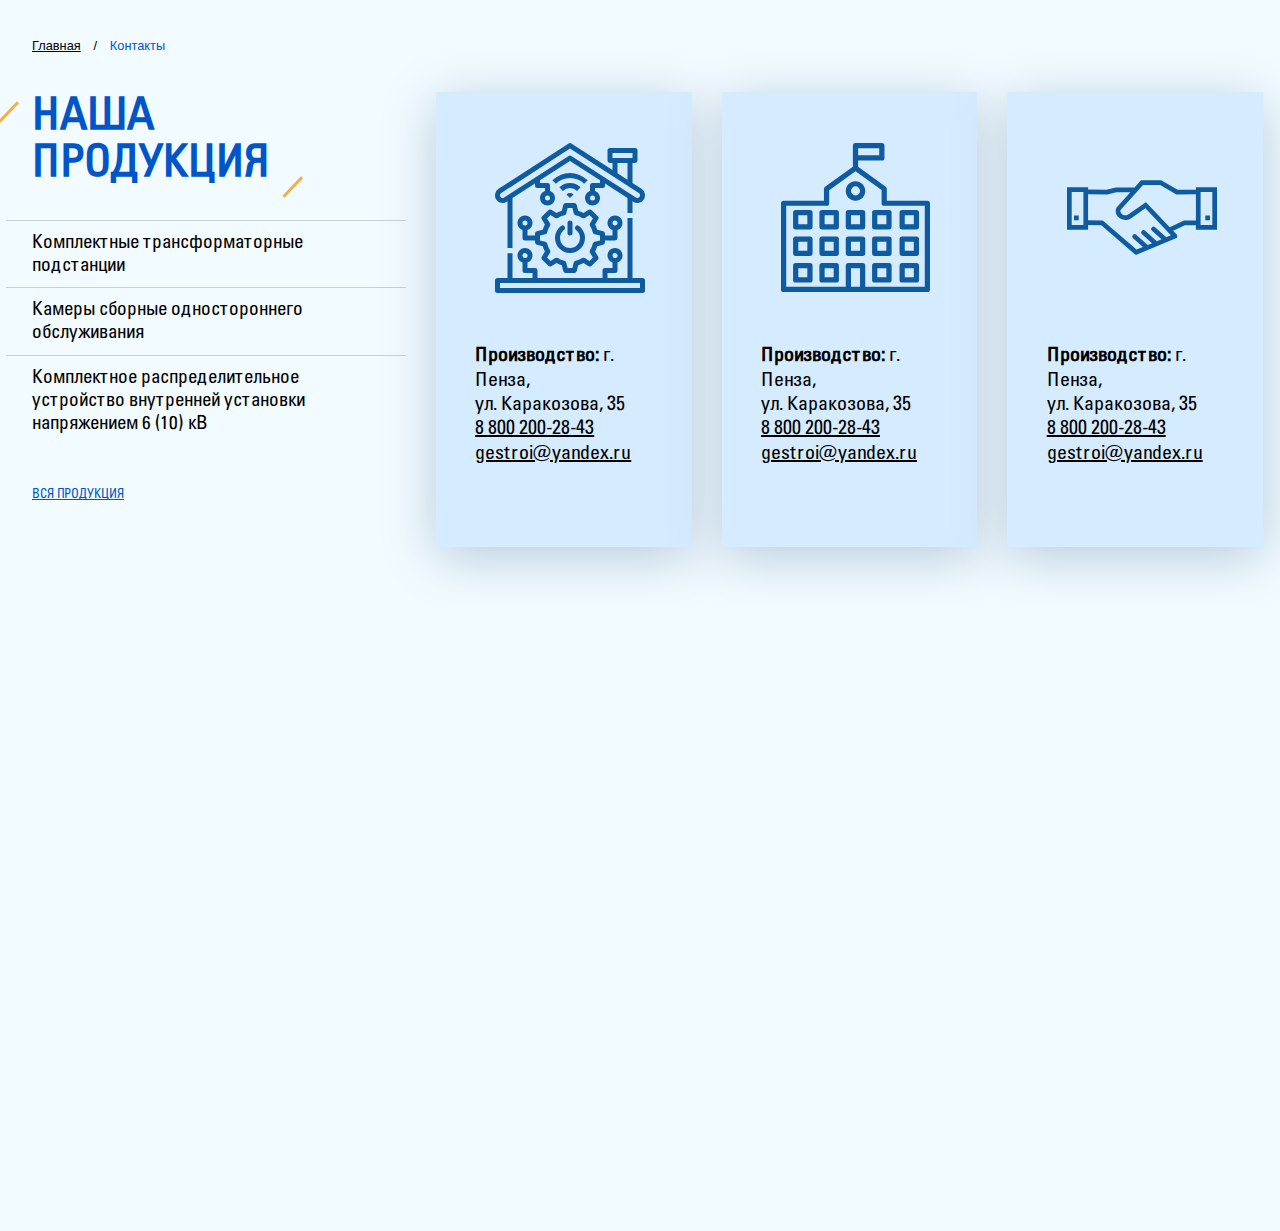
==== commit eddacc1d: "contacts breadcrumbs" ====
--- a/contacts.html
+++ b/contacts.html
@@ -17,7 +17,7 @@
       <div class="wrapper">
       <ul class="row1">
         <li class="breadcrumb-item"><a href="http://neptun.denir.ru/">Главная</a></li>
-        <li class="breadcrumb-item active">Сервис</li></ul>   
+        <li class="breadcrumb-item active">Контакты</li></ul>   
       </div>
     </section>
     <section class="contacts np-section">
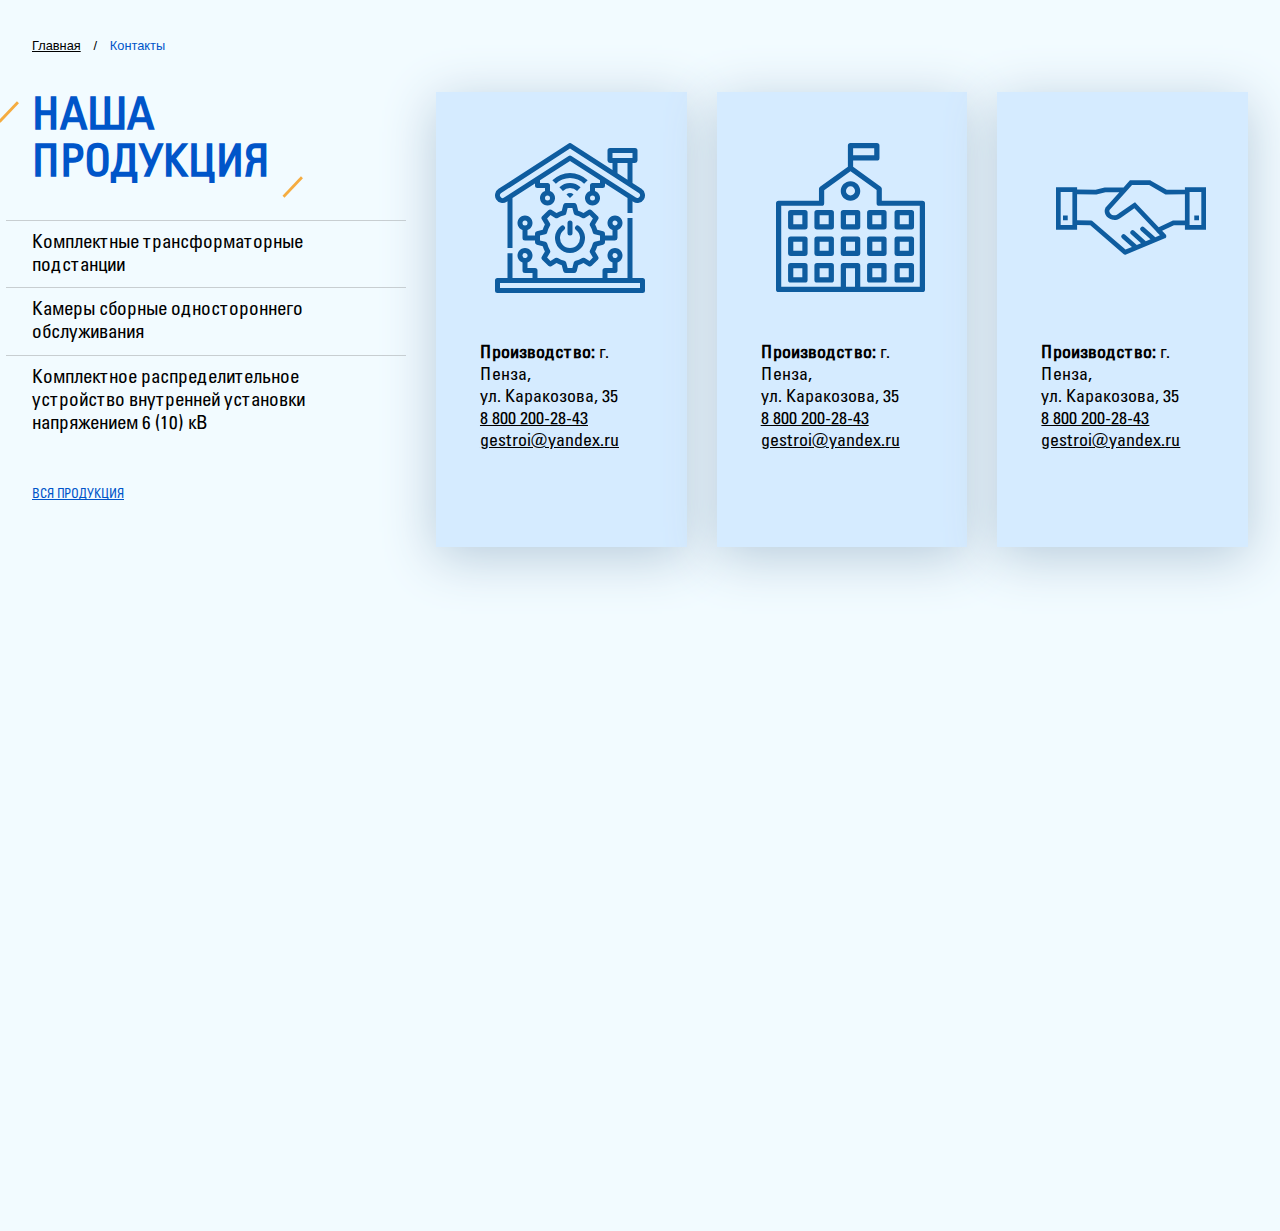
==== commit f5825062: "alignment" ====
--- a/contacts.html
+++ b/contacts.html
@@ -33,46 +33,49 @@
             <a href="http://neptun.denir.ru/catalog/" class="all-prods-link">Вся продукция</a>
           </div>
 
-          <div class="contacts__items">
-            <div class="contact">
-              <div class="contact__icon">
-                <img src="img/contacts-page/1.svg" alt="alt">
-              </div>
-              <div class="contact__text">
-                  <p>
-                    <span>Производство:</span> г. Пенза,  
-                  </p>
-                  <p>ул. Каракозова, 35</p>
-                  <p><a href="tel:88002002843">8 800 200-28-43</a></p>
-                  <p><a href="mailto:gestroi@yandex.ru">gestroi@yandex.ru</a></p>
-              </div>
-            </div>
-            <div class="contact">
-              <div class="contact__icon">
-                <img src="img/contacts-page/2.svg" alt="alt">
-              </div>
-              <div class="contact__text">
-                  <p>
-                    <span>Производство:</span> г. Пенза,  
-                  </p>
-                  <p>ул. Каракозова, 35</p>
-                  <p><a href="tel:88002002843">8 800 200-28-43</a></p>
-                  <p><a href="mailto:gestroi@yandex.ru">gestroi@yandex.ru</a></p>
-              </div>
-            </div>
-            <div class="contact">
-              <div class="contact__icon">
-                <img src="img/contacts-page/3.svg" alt="alt">
-              </div>
-              <div class="contact__text">
-                  <p>
-                    <span>Производство:</span> г. Пенза,  
-                  </p>
-                  <p>ул. Каракозова, 35</p>
-                  <p><a href="tel:88002002843">8 800 200-28-43</a></p>
-                  <p><a href="mailto:gestroi@yandex.ru">gestroi@yandex.ru</a></p>
-              </div>
-            </div>
+          <div class="contacts__right">
+          	<div class="contacts__items">
+	            <div class="contact">
+	              <div class="contact__icon">
+	                <img src="img/contacts-page/1.svg" alt="alt">
+	              </div>
+	              <div class="contact__text">
+	                  <p>
+	                    <span>Производство:</span> г. Пенза,  
+	                  </p>
+	                  <p>ул. Каракозова, 35</p>
+	                  <p><a href="tel:88002002843">8 800 200-28-43</a></p>
+	                  <p><a href="mailto:gestroi@yandex.ru">gestroi@yandex.ru</a></p>
+	              </div>
+	            </div>
+	            <div class="contact">
+	              <div class="contact__icon">
+	                <img src="img/contacts-page/2.svg" alt="alt">
+	              </div>
+	              <div class="contact__text">
+	                  <p>
+	                    <span>Производство:</span> г. Пенза,  
+	                  </p>
+	                  <p>ул. Каракозова, 35</p>
+	                  <p><a href="tel:88002002843">8 800 200-28-43</a></p>
+	                  <p><a href="mailto:gestroi@yandex.ru">gestroi@yandex.ru</a></p>
+	              </div>
+	            </div>
+	            <div class="contact">
+	              <div class="contact__icon">
+	                <img src="img/contacts-page/3.svg" alt="alt">
+	              </div>
+	              <div class="contact__text">
+	                  <p>
+	                    <span>Производство:</span> г. Пенза,  
+	                  </p>
+	                  <p>ул. Каракозова, 35</p>
+	                  <p><a href="tel:88002002843">8 800 200-28-43</a></p>
+	                  <p><a href="mailto:gestroi@yandex.ru">gestroi@yandex.ru</a></p>
+	              </div>
+	            </div>
+          		
+          	</div>
           </div>
         </div>
       </div>
--- a/css/main.css
+++ b/css/main.css
@@ -2307,7 +2307,7 @@
   }
 }
 
-.contacts__items {
+.contacts__right {
   -webkit-box-flex: 1;
   -webkit-flex: 1 0 0;
   -ms-flex: 1 0 0px;
@@ -2317,6 +2317,9 @@
   word-wrap: break-word;
   margin-left: 15px;
   margin-right: 15px;
+}
+
+.contacts__items {
   display: -webkit-box;
   display: -webkit-flex;
   display: -ms-flexbox;
@@ -2326,18 +2329,6 @@
   flex-wrap: wrap;
   margin-left: -15px;
   margin-right: -15px;
-  display: flex;
-  flex-wrap: wrap;
-  margin: 0 -15px;
-  padding-left: 15px;
-}
-
-@media only screen and (max-width: 1199px) {
-  .contacts__items {
-    padding-left: 0;
-    margin-left: 0;
-    margin-right: 0;
-  }
 }
 
 .contact {
@@ -2347,17 +2338,35 @@
   margin-left: 15px;
   margin-right: 15px;
   margin-bottom: 30px;
-  padding-bottom: -webkit-calc(30px + 84 * ((100vw - 320px) / 1570));
-  padding-bottom: calc(30px + 84 * ((100vw - 320px) / 1570));
-  padding-left: -webkit-calc(15px + 40 * ((100vw - 320px) / 1570));
-  padding-left: calc(15px + 40 * ((100vw - 320px) / 1570));
-  padding-right: -webkit-calc(15px + 18 * ((100vw - 320px) / 1570));
-  padding-right: calc(15px + 18 * ((100vw - 320px) / 1570));
+  padding-bottom: 114px;
+  padding-left: 53px;
+  padding-right: 30px;
   width: -webkit-calc(33.33333% - 30px);
   width: calc(33.33333% - 30px);
   background: #D5EBFF;
   -webkit-box-shadow: 0px 10px 50px #B7CBDB;
   box-shadow: 0px 10px 50px #B7CBDB;
+}
+
+@media (max-width: 1570px) {
+  .contact {
+    padding-bottom: -webkit-calc(30px + 84 * ((100vw - 320px) / 1250));
+    padding-bottom: calc(30px + 84 * ((100vw - 320px) / 1250));
+  }
+}
+
+@media (max-width: 1570px) {
+  .contact {
+    padding-left: -webkit-calc(15px + 38 * ((100vw - 320px) / 1250));
+    padding-left: calc(15px + 38 * ((100vw - 320px) / 1250));
+  }
+}
+
+@media (max-width: 1570px) {
+  .contact {
+    padding-right: -webkit-calc(15px + 15 * ((100vw - 320px) / 1250));
+    padding-right: calc(15px + 15 * ((100vw - 320px) / 1250));
+  }
 }
 
 @media only screen and (max-width: 992px) {
@@ -2397,14 +2406,14 @@
   max-height: 150px;
 }
 
-@media only screen and (max-width: 767px) {
+@media only screen and (max-width: 992px) {
   .contact__icon img {
     max-width: 100px;
     max-height: 100px;
   }
 }
 
-@media only screen and (max-width: 767px) {
+@media only screen and (max-width: 992px) {
   .contact__icon {
     height: 160px;
   }
@@ -2426,7 +2435,7 @@
 
 @media only screen and (max-width: 1800px) {
   .contact__text p {
-    font-size: 20px;
+    font-size: 18px;
   }
 }
 
